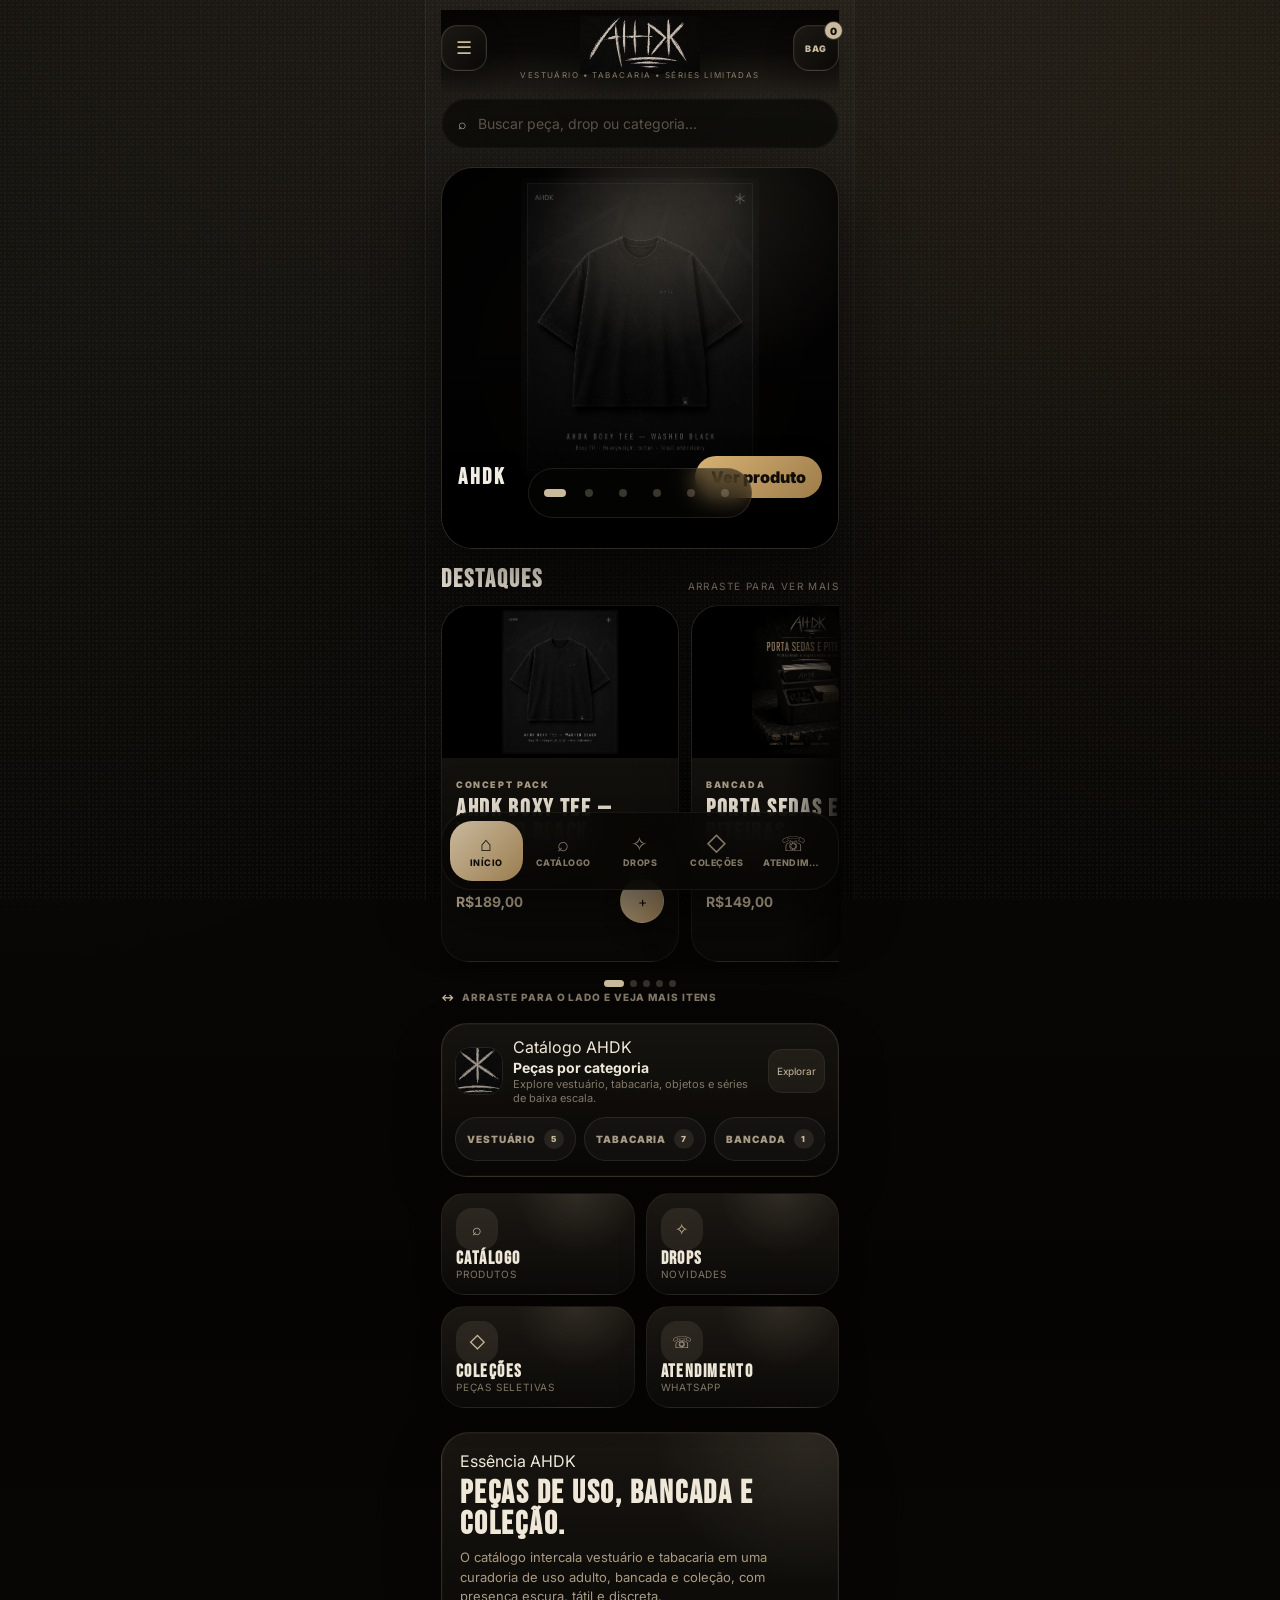
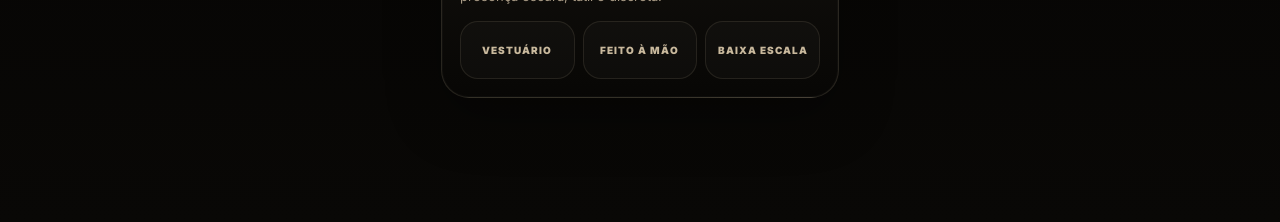
==== AHDK_v10_pack_curadoria/index.html @ 4f6fab9d "Add files via upload" ====
<!DOCTYPE html>
<html lang="pt-BR">
<head>
  <meta charset="UTF-8" />
  <meta name="viewport" content="width=device-width, initial-scale=1.0, viewport-fit=cover" />
  <title>AHDK — Concept Pack Interativo</title>

  <!-- Identidade tipográfica AHDK: títulos altos, espaçados e editoriais -->
  <link rel="preconnect" href="https://fonts.googleapis.com">
  <link rel="preconnect" href="https://fonts.gstatic.com" crossorigin>
  <link href="https://fonts.googleapis.com/css2?family=Bebas+Neue&family=Cormorant+Garamond:wght@400;600;700&family=Inter:wght@300;400;600;700;800&display=swap" rel="stylesheet">

  <link rel="stylesheet" href="style.css" />
  <script src="https://telegram.org/js/telegram-web-app.js"></script>
</head>
<body>
  <main class="app-shell">
    <header class="brand-header">
      <button class="header-menu" onclick="openCatalogHub(event)" aria-label="Abrir menu de categorias e coleções">
        <span>☰</span>
      </button>

      <div class="brand-copy">
        <h1 id="brandName">AHDK</h1>
        <img class="brand-logo-top" src="assets/ahdk_logo_header.jpg" alt="" aria-hidden="true" />
        <p id="profileLabel">Vestuário • tabacaria • séries limitadas</p>
      </div>

      <button class="header-cart" id="headerCartBtn" onclick="openCartDrawer()" aria-label="Abrir carrinho">
        <span>BAG</span><b id="cartCount">0</b>
      </button>
      <button class="profile-toggle" id="profileBtn" aria-label="Alternar perfil">✦</button>
    </header>

    <section id="app" class="app-content"></section>

    <nav class="bottom-nav" aria-label="Navegação principal" id="bottomNav">
      <button class="nav active" data-page="home"><i>⌂</i><span>Início</span></button>
      <button class="nav" data-page="produtos"><i>⌕</i><span>Catálogo</span></button>
      <button class="nav" data-page="avisos"><i>✧</i><span>Drops</span></button>
      <button class="nav" data-page="colecoes"><i>◇</i><span>Coleções</span></button>
      <button class="nav" data-page="equipe"><i>☏</i><span>Atendimento</span></button>
    </nav>
  </main>

  <div class="toast" id="toast"></div>
  <script src="app.js"></script>
</body>
</html>
---- AHDK_v10_pack_curadoria/style.css ----
/* =========================================================
   AHDK MINIAPP — IDENTIDADE FINAL
   Sistema visual completo para tabacaria premium.
   Paleta: preto, carvão, areia, bronze fosco e cinza quente.
   Tipografia: títulos condensados/letter-spaced + texto limpo.
   ========================================================= */

*,
*::before,
*::after {
  box-sizing: border-box;
}

:root {
  --ink: #050403;
  --black: #090806;
  --coal: #0f0d0a;
  --charcoal: #171512;
  --graphite: #211f1a;
  --panel: rgba(18, 16, 13, .92);
  --panel-strong: rgba(25, 23, 19, .98);
  --sand: #c9b99d;
  --sand-soft: #a99b85;
  --bone: #efe7d8;
  --smoke: #817767;
  --ash: #5c5449;
  --bronze: #9b7d4f;
  --olive: #a4a780;
  --danger: #b66d5f;
  --line: rgba(201, 185, 157, .22);
  --line-soft: rgba(255, 255, 255, .055);
  --shadow: 0 22px 60px rgba(0, 0, 0, .58);
  --radius-lg: 30px;
  --radius-md: 22px;
  --radius-sm: 16px;
}

html,
body {
  margin: 0;
  min-height: 100%;
  background: var(--ink);
  color: var(--bone);
  font-family: "Inter", -apple-system, BlinkMacSystemFont, "Segoe UI", Arial, sans-serif;
}

body {
  background:
    radial-gradient(circle at 50% -20%, rgba(201,185,157,.14), transparent 42%),
    radial-gradient(circle at 100% 10%, rgba(155,125,79,.12), transparent 35%),
    radial-gradient(circle at 0% 20%, rgba(164,167,128,.06), transparent 32%),
    linear-gradient(180deg, #0d0b08 0%, #050403 72%, #090806 100%);
  overflow-x: hidden;
}

body::before {
  content: "";
  position: fixed;
  inset: 0;
  pointer-events: none;
  opacity: .14;
  mix-blend-mode: screen;
  background-image:
    radial-gradient(circle at 20% 30%, rgba(255,255,255,.20) 0 1px, transparent 1px),
    radial-gradient(circle at 70% 60%, rgba(255,255,255,.12) 0 1px, transparent 1px);
  background-size: 4px 4px, 7px 7px;
  z-index: 0;
}

button,
input {
  font: inherit;
}

button {
  cursor: pointer;
}

.app-shell {
  width: 100%;
  max-width: 430px;
  min-height: 100vh;
  margin: 0 auto;
  padding: calc(18px + env(safe-area-inset-top)) 16px calc(108px + env(safe-area-inset-bottom));
  position: relative;
  z-index: 1;
}

.app-shell::before {
  content: "";
  position: fixed;
  inset: 0 auto 0 50%;
  width: min(430px, 100%);
  transform: translateX(-50%);
  border-left: 1px solid rgba(255,255,255,.045);
  border-right: 1px solid rgba(255,255,255,.045);
  pointer-events: none;
  background: linear-gradient(180deg, rgba(255,255,255,.018), rgba(0,0,0,.16));
}

.brand-header {
  display: flex;
  align-items: center;
  gap: 12px;
  padding: 8px 0 18px;
  position: sticky;
  top: 0;
  z-index: 30;
  background: linear-gradient(180deg, rgba(5,4,3,.96), rgba(5,4,3,.78), rgba(5,4,3,0));
  backdrop-filter: blur(18px);
}

.brand-mark {
  width: 58px;
  height: 58px;
  border: 1px solid var(--line);
  border-radius: 18px;
  overflow: hidden;
  background: #080705;
  box-shadow: inset 0 0 0 1px rgba(255,255,255,.035), 0 12px 30px rgba(0,0,0,.36);
}

.brand-mark img {
  width: 100%;
  height: 100%;
  object-fit: cover;
  display: block;
  filter: contrast(1.04) brightness(.92);
}

.brand-copy {
  min-width: 0;
}

.brand-copy h1 {
  margin: 0;
  font-family: "Bebas Neue", "Arial Narrow", sans-serif;
  font-size: 34px;
  line-height: .9;
  letter-spacing: .065em;
  color: var(--bone);
  text-transform: uppercase;
}

.brand-copy p {
  margin: 6px 0 0;
  color: var(--sand-soft);
  font-size: 11px;
  letter-spacing: .08em;
  text-transform: uppercase;
}

.profile-toggle {
  margin-left: auto;
  width: 48px;
  height: 48px;
  border: 1px solid var(--line);
  border-radius: 16px;
  color: var(--sand);
  background: linear-gradient(145deg, rgba(201,185,157,.13), rgba(8,7,5,.92));
  box-shadow: inset 0 0 0 1px rgba(255,255,255,.035);
  font-size: 20px;
}

.app-content {
  position: relative;
}

.page {
  animation: enter .24s ease;
}

@keyframes enter {
  from { opacity: .35; transform: translateY(10px); }
  to { opacity: 1; transform: none; }
}

/* Busca */
.search {
  display: flex;
  align-items: center;
  gap: 10px;
  margin: 4px 0 18px;
  padding: 15px 16px;
  border-radius: 999px;
  border: 1px solid var(--line-soft);
  background: rgba(12, 11, 9, .82);
  box-shadow: inset 0 0 0 1px rgba(255,255,255,.025);
}

.search span {
  color: var(--sand);
  font-size: 14px;
}

.search input {
  width: 100%;
  border: 0;
  outline: 0;
  background: transparent;
  color: var(--bone);
  font-size: 14px;
}

.search input::placeholder {
  color: var(--ash);
}

/* Hero editorial */
.hero {
  min-height: 268px;
  padding: 24px;
  border: 1px solid var(--line);
  border-radius: var(--radius-lg);
  overflow: hidden;
  position: relative;
  display: flex;
  flex-direction: column;
  justify-content: flex-end;
  background:
    linear-gradient(180deg, rgba(0,0,0,.10), rgba(0,0,0,.80)),
    url("assets/10_acessorios_e_embalagens_AHDK.jpg") center/cover;
  box-shadow: var(--shadow);
}

.hero::after {
  content: "";
  position: absolute;
  inset: 0;
  border-radius: inherit;
  background: radial-gradient(circle at 50% 18%, rgba(201,185,157,.15), transparent 32%);
  pointer-events: none;
}

.hero .badge,
.hero h2,
.hero p,
.hero-actions {
  position: relative;
  z-index: 1;
}

.badge {
  align-self: flex-start;
  display: inline-flex;
  align-items: center;
  gap: 7px;
  padding: 7px 13px;
  border-radius: 999px;
  border: 1px solid rgba(201,185,157,.34);
  color: var(--sand);
  background: rgba(8,7,5,.55);
  font-size: 10px;
  font-weight: 800;
  letter-spacing: .18em;
  text-transform: uppercase;
}

.hero h2 {
  margin: 18px 0 10px;
  max-width: 330px;
  font-family: "Bebas Neue", "Arial Narrow", sans-serif;
  font-size: 42px;
  line-height: .88;
  letter-spacing: .06em;
  text-transform: uppercase;
}

.hero p {
  margin: 0;
  color: var(--sand-soft);
  line-height: 1.52;
  font-size: 14px;
}

.hero-actions {
  display: flex;
  gap: 10px;
  margin-top: 20px;
}

.cta,
.ghost {
  border: 1px solid var(--line);
  border-radius: 999px;
  padding: 12px 16px;
  min-height: 44px;
  font-weight: 800;
  font-size: 12px;
  letter-spacing: .08em;
  text-transform: uppercase;
}

.cta {
  color: #0f0d0a;
  background: linear-gradient(135deg, var(--sand), var(--bronze));
}

.ghost {
  color: var(--bone);
  background: rgba(10,9,7,.65);
}

/* Mini cards */
.quick-grid {
  display: grid;
  grid-template-columns: repeat(3, 1fr);
  gap: 11px;
  margin: 16px 0 24px;
}

.quick {
  min-height: 118px;
  text-align: left;
  border: 1px solid var(--line-soft);
  border-radius: 24px;
  padding: 14px;
  color: var(--bone);
  background:
    radial-gradient(circle at 70% 0%, rgba(201,185,157,.12), transparent 36%),
    linear-gradient(180deg, rgba(28,25,20,.96), rgba(12,10,8,.94));
  display: flex;
  flex-direction: column;
  justify-content: space-between;
  box-shadow: 0 12px 28px rgba(0,0,0,.24);
}

.quick i {
  width: 42px;
  height: 42px;
  border-radius: 16px;
  display: grid;
  place-items: center;
  color: var(--sand);
  background: rgba(201,185,157,.11);
  font-style: normal;
}

.quick b {
  display: block;
  font-family: "Bebas Neue", "Arial Narrow", sans-serif;
  letter-spacing: .08em;
  font-size: 18px;
  line-height: 1;
  text-transform: uppercase;
}

.quick small {
  color: var(--smoke);
  font-size: 10px;
  text-transform: uppercase;
  letter-spacing: .08em;
}

.section {
  margin: 22px 0 11px;
  display: flex;
  align-items: end;
  justify-content: space-between;
}

.section h3 {
  margin: 0;
  font-family: "Bebas Neue", "Arial Narrow", sans-serif;
  font-size: 25px;
  letter-spacing: .08em;
  line-height: 1;
  text-transform: uppercase;
}

.section span {
  color: var(--smoke);
  font-size: 10px;
  letter-spacing: .14em;
  text-transform: uppercase;
}

/* KPI */
.kpis {
  display: grid;
  grid-template-columns: 1fr 1fr;
  gap: 11px;
}

.card {
  border: 1px solid var(--line-soft);
  border-radius: 24px;
  padding: 16px;
  background: linear-gradient(180deg, rgba(28,25,20,.95), rgba(10,9,7,.97));
  box-shadow: 0 16px 36px rgba(0,0,0,.24);
}

.card small {
  color: var(--smoke);
  font-size: 10px;
  letter-spacing: .13em;
  text-transform: uppercase;
}

.card strong {
  display: block;
  margin: 9px 0;
  color: var(--bone);
  font-size: 21px;
}

.up {
  color: var(--olive);
  font-size: 11px;
  font-weight: 800;
}

/* Cards list */
.stack {
  display: grid;
  gap: 10px;
}

.item {
  display: flex;
  align-items: center;
  gap: 12px;
  min-height: 76px;
  padding: 13px;
  border: 1px solid var(--line-soft);
  border-radius: 22px;
  background: linear-gradient(180deg, rgba(24,22,18,.95), rgba(10,9,7,.96));
  box-shadow: 0 14px 32px rgba(0,0,0,.25);
}

.thumb {
  width: 50px;
  height: 50px;
  flex: none;
  border-radius: 17px;
  display: grid;
  place-items: center;
  overflow: hidden;
  color: var(--sand);
  background: rgba(201,185,157,.10);
  font-size: 22px;
}

.thumb img {
  width: 100%;
  height: 100%;
  object-fit: cover;
  display: block;
  filter: saturate(.85) contrast(1.03);
}

.item h4 {
  margin: 0 0 4px;
  font-size: 14px;
  color: var(--bone);
}

.item p {
  margin: 0;
  color: var(--smoke);
  font-size: 12px;
}

.pill {
  margin-left: auto;
  border-radius: 999px;
  padding: 6px 9px;
  font-size: 9px;
  font-weight: 900;
  letter-spacing: .12em;
  text-transform: uppercase;
  color: var(--olive);
  background: rgba(164,167,128,.10);
  white-space: nowrap;
  border: 1px solid rgba(164,167,128,.12);
}

.pill.gold {
  color: var(--sand);
  background: rgba(201,185,157,.10);
  border-color: rgba(201,185,157,.16);
}

.pill.red {
  color: var(--danger);
  background: rgba(182,109,95,.10);
  border-color: rgba(182,109,95,.16);
}

.delete-btn,
.action-btn {
  border: 1px solid var(--line-soft);
  border-radius: 14px;
  padding: 6px 8px;
  color: var(--sand);
  background: rgba(201,185,157,.08);
  font-size: 10px;
}

/* Catálogo editorial */
.product-grid {
  display: grid;
  gap: 14px;
}

.product-card {
  position: relative;
  overflow: hidden;
  border: 1px solid var(--line-soft);
  border-radius: 28px;
  background: linear-gradient(180deg, rgba(28,25,20,.96), rgba(9,8,6,.98));
  box-shadow: var(--shadow);
}

.product-card .cover {
  height: 184px;
  overflow: hidden;
  background: var(--coal);
}

.product-card .cover img {
  width: 100%;
  height: 100%;
  object-fit: cover;
  filter: saturate(.86) contrast(1.04);
}

.product-card .product-body {
  padding: 16px;
}

.product-card .label {
  display: block;
  color: var(--sand-soft);
  font-size: 10px;
  letter-spacing: .18em;
  text-transform: uppercase;
  margin-bottom: 8px;
}

.product-card h4 {
  margin: 0;
  font-family: "Bebas Neue", "Arial Narrow", sans-serif;
  font-size: 28px;
  line-height: 1;
  letter-spacing: .07em;
  text-transform: uppercase;
}

.product-card p {
  margin: 8px 0 0;
  color: var(--smoke);
  font-size: 13px;
  line-height: 1.45;
}

.product-meta {
  display: flex;
  align-items: center;
  justify-content: space-between;
  margin-top: 14px;
}

.price {
  color: var(--sand);
  font-weight: 900;
  letter-spacing: .04em;
}

/* Menu gestão */
.menu {
  display: grid;
  gap: 10px;
}

.menu button {
  width: 100%;
  text-align: left;
  border: 1px solid var(--line-soft);
  border-radius: 23px;
  padding: 15px;
  color: var(--bone);
  background: linear-gradient(180deg, rgba(28,25,20,.95), rgba(10,9,7,.96));
  display: flex;
  gap: 12px;
  align-items: center;
}

.menu i {
  width: 46px;
  height: 46px;
  border-radius: 16px;
  display: grid;
  place-items: center;
  color: var(--sand);
  background: rgba(201,185,157,.09);
  font-style: normal;
}

.menu b {
  display: block;
  font-family: "Bebas Neue", "Arial Narrow", sans-serif;
  font-size: 21px;
  letter-spacing: .08em;
  text-transform: uppercase;
}

.menu small {
  color: var(--smoke);
}

.progress {
  height: 8px;
  border-radius: 99px;
  background: rgba(255,255,255,.07);
  overflow: hidden;
  margin-top: 10px;
}

.progress span {
  display: block;
  height: 100%;
  border-radius: 99px;
  background: linear-gradient(90deg, var(--bronze), var(--sand));
}

/* Navegação inferior */
.bottom-nav {
  position: fixed;
  left: 50%;
  bottom: calc(10px + env(safe-area-inset-bottom));
  transform: translateX(-50%);
  width: min(398px, calc(100% - 24px));
  height: 78px;
  display: grid;
  grid-template-columns: repeat(5, 1fr);
  gap: 4px;
  padding: 8px;
  border: 1px solid var(--line-soft);
  border-radius: 30px;
  background: rgba(8,7,5,.92);
  backdrop-filter: blur(18px);
  box-shadow: 0 22px 60px rgba(0,0,0,.6);
  z-index: 50;
}

.nav {
  border: 0;
  border-radius: 22px;
  background: transparent;
  color: var(--smoke);
  font-size: 20px;
  display: flex;
  flex-direction: column;
  align-items: center;
  justify-content: center;
  gap: 3px;
}

.nav span {
  font-size: 9px;
  font-weight: 800;
  letter-spacing: .06em;
  text-transform: uppercase;
}

.nav.active {
  background: linear-gradient(135deg, var(--sand), var(--bronze));
  color: #100e0b;
}

.toast {
  position: fixed;
  left: 50%;
  bottom: 102px;
  transform: translateX(-50%) translateY(12px);
  opacity: 0;
  transition: .2s;
  border: 1px solid var(--line);
  border-radius: 18px;
  padding: 11px 14px;
  max-width: 320px;
  text-align: center;
  background: #12100d;
  color: var(--bone);
  z-index: 80;
  box-shadow: var(--shadow);
}

.toast.show {
  opacity: 1;
  transform: translateX(-50%) translateY(0);
}

@media (min-width: 760px) {
  body {
    display: grid;
    place-items: start center;
  }

  .app-shell {
    min-height: 860px;
  }
}

/* =========================================================
   Interações premium — catálogo, modal e destaques
   ========================================================= */

body.modal-open {
  overflow: hidden;
}

.section.compact {
  margin-top: 18px;
}

.featured-block {
  margin: 18px 0 20px;
}

.featured-carousel {
  display: grid;
  grid-auto-flow: column;
  grid-auto-columns: minmax(238px, 74%);
  gap: 12px;
  overflow-x: auto;
  overscroll-behavior-x: contain;
  scroll-snap-type: x mandatory;
  padding: 2px 2px 10px;
  scrollbar-width: none;
}

.featured-carousel::-webkit-scrollbar {
  display: none;
}

.featured-card {
  scroll-snap-align: start;
  min-height: 204px;
  border: 1px solid var(--line-soft);
  border-radius: 28px;
  overflow: hidden;
  background: linear-gradient(180deg, rgba(28,25,20,.96), rgba(9,8,6,.98));
  box-shadow: 0 18px 48px rgba(0,0,0,.34);
  position: relative;
  cursor: pointer;
  transition: transform .22s ease, border-color .22s ease, box-shadow .22s ease;
}

.featured-card:active,
.featured-card:hover,
.featured-card:focus-visible {
  transform: translateY(-2px);
  border-color: rgba(201,185,157,.28);
  box-shadow: 0 24px 62px rgba(0,0,0,.48);
  outline: none;
}

.featured-image {
  height: 126px;
  overflow: hidden;
  background: var(--coal);
}

.featured-image img {
  width: 100%;
  height: 100%;
  object-fit: cover;
  display: block;
  filter: saturate(.84) contrast(1.04) brightness(.92);
  transition: transform .28s ease, filter .28s ease;
}

.featured-card:hover .featured-image img,
.featured-card:focus-visible .featured-image img,
.product-card:hover .cover img,
.product-card:focus-visible .cover img {
  transform: scale(1.045);
  filter: saturate(.92) contrast(1.07) brightness(1.02);
}

.featured-copy {
  padding: 14px;
}

.featured-copy span {
  display: inline-flex;
  margin-bottom: 7px;
  color: var(--sand-soft);
  font-size: 9px;
  font-weight: 900;
  letter-spacing: .18em;
  text-transform: uppercase;
}

.featured-copy h4 {
  margin: 0 0 8px;
  font-family: "Bebas Neue", "Arial Narrow", sans-serif;
  font-size: 24px;
  line-height: 1;
  letter-spacing: .07em;
  text-transform: uppercase;
}

.featured-copy strong {
  color: var(--sand);
  font-size: 14px;
}

.product-card {
  cursor: pointer;
  transition: transform .22s ease, border-color .22s ease, box-shadow .22s ease, background .22s ease;
}

.product-card:hover,
.product-card:focus-visible {
  transform: translateY(-3px);
  border-color: rgba(201,185,157,.30);
  box-shadow: 0 26px 72px rgba(0,0,0,.64);
  outline: none;
}

.product-card .cover {
  position: relative;
}

.product-card .cover img {
  display: block;
  transition: transform .30s ease, filter .30s ease;
}

.tap-hint {
  position: absolute;
  right: 12px;
  bottom: 12px;
  padding: 7px 9px;
  border: 1px solid rgba(201,185,157,.18);
  border-radius: 999px;
  color: var(--sand);
  background: rgba(8,7,5,.72);
  backdrop-filter: blur(12px);
  font-size: 9px;
  font-weight: 900;
  letter-spacing: .12em;
  text-transform: uppercase;
  opacity: .82;
}

.product-meta {
  gap: 10px;
}

.product-actions {
  margin-left: auto;
  display: flex;
  align-items: center;
  justify-content: flex-end;
  gap: 7px;
  flex-wrap: wrap;
}

.cart-btn {
  border: 1px solid rgba(201,185,157,.22);
  border-radius: 999px;
  min-height: 30px;
  padding: 7px 10px;
  color: #100e0b;
  background: linear-gradient(135deg, var(--sand), var(--bronze));
  font-size: 9px;
  font-weight: 900;
  letter-spacing: .10em;
  text-transform: uppercase;
  box-shadow: 0 10px 22px rgba(0,0,0,.28);
}

.product-modal-backdrop {
  position: fixed;
  inset: 0;
  z-index: 100;
  display: flex;
  align-items: flex-end;
  justify-content: center;
  padding: 18px 12px calc(18px + env(safe-area-inset-bottom));
  background: rgba(3,3,2,.72);
  backdrop-filter: blur(18px);
  animation: fadeIn .22s ease both;
}

.product-modal {
  width: min(100%, 430px);
  max-height: min(88vh, 780px);
  overflow: hidden auto;
  border: 1px solid rgba(201,185,157,.24);
  border-radius: 34px;
  background: linear-gradient(180deg, rgba(28,25,20,.98), rgba(7,6,5,.99));
  box-shadow: 0 30px 90px rgba(0,0,0,.78);
  position: relative;
  animation: sheetUp .28s cubic-bezier(.22, 1, .36, 1) both;
}

.modal-close {
  position: absolute;
  right: 14px;
  top: 14px;
  z-index: 2;
  width: 40px;
  height: 40px;
  border: 1px solid rgba(201,185,157,.26);
  border-radius: 50%;
  color: var(--bone);
  background: rgba(8,7,5,.76);
  backdrop-filter: blur(10px);
  font-size: 24px;
  line-height: 1;
}

.modal-image-wrap {
  position: relative;
  height: 292px;
  overflow: hidden;
  background: #070605;
}

.modal-image-wrap img {
  width: 100%;
  height: 100%;
  object-fit: contain;
  display: block;
  filter: saturate(.9) contrast(1.05) brightness(.98);
}

.modal-image-wrap::after {
  content: "";
  position: absolute;
  inset: 0;
  background: linear-gradient(180deg, transparent 52%, rgba(8,7,5,.86));
  pointer-events: none;
}

.modal-badge {
  position: absolute;
  left: 16px;
  bottom: 16px;
  z-index: 1;
  padding: 8px 11px;
  border: 1px solid rgba(201,185,157,.24);
  border-radius: 999px;
  color: var(--sand);
  background: rgba(8,7,5,.74);
  font-size: 9px;
  font-weight: 900;
  letter-spacing: .18em;
  text-transform: uppercase;
}

.modal-content {
  padding: 18px 18px 20px;
}

.modal-content h3 {
  margin: 8px 0 8px;
  font-family: "Bebas Neue", "Arial Narrow", sans-serif;
  font-size: 36px;
  line-height: .94;
  letter-spacing: .07em;
  text-transform: uppercase;
}

.modal-content p {
  margin: 0;
  color: var(--sand-soft);
  font-size: 14px;
  line-height: 1.58;
}

.modal-meta {
  margin: 16px 0;
  display: flex;
  align-items: center;
  justify-content: space-between;
  gap: 10px;
}

.modal-meta strong {
  color: var(--sand);
  font-size: 20px;
  letter-spacing: .04em;
}

.modal-cart,
.modal-ghost {
  width: 100%;
  min-height: 50px;
  border-radius: 999px;
  font-size: 11px;
  font-weight: 900;
  letter-spacing: .10em;
  text-transform: uppercase;
}

.modal-cart {
  border: 1px solid rgba(201,185,157,.28);
  color: #100e0b;
  background: linear-gradient(135deg, var(--sand), var(--bronze));
}

.modal-ghost {
  margin-top: 10px;
  border: 1px solid var(--line-soft);
  color: var(--bone);
  background: rgba(201,185,157,.08);
}

@keyframes fadeIn {
  from { opacity: 0; }
  to { opacity: 1; }
}

@keyframes sheetUp {
  from { opacity: .3; transform: translateY(24px) scale(.98); }
  to { opacity: 1; transform: translateY(0) scale(1); }
}

@media (max-width: 370px) {
  .product-meta {
    align-items: flex-start;
    flex-direction: column;
  }

  .product-actions {
    margin-left: 0;
    justify-content: flex-start;
  }

  .modal-image-wrap {
    height: 246px;
  }
}

/* =========================================================
   Refinamento 02 — carrossel hero, setas, carrinho e zoom
   ========================================================= */

button,
.product-card,
.featured-card,
.item,
.menu button {
  -webkit-tap-highlight-color: transparent;
}

button,
.cta,
.ghost,
.quick,
.nav,
.delete-btn,
.action-btn,
.cart-btn,
.modal-cart,
.modal-ghost,
.carousel-arrow,
.header-cart,
.mini-cart {
  transition: transform .18s ease, border-color .18s ease, background .18s ease, color .18s ease, box-shadow .18s ease, filter .18s ease;
}

button:hover,
button:focus-visible,
.cta:hover,
.cta:focus-visible,
.ghost:hover,
.ghost:focus-visible,
.quick:hover,
.quick:focus-visible,
.nav:hover,
.nav:focus-visible,
.delete-btn:hover,
.delete-btn:focus-visible,
.action-btn:hover,
.action-btn:focus-visible,
.cart-btn:hover,
.cart-btn:focus-visible,
.modal-cart:hover,
.modal-cart:focus-visible,
.modal-ghost:hover,
.modal-ghost:focus-visible,
.header-cart:hover,
.header-cart:focus-visible,
.mini-cart:hover,
.mini-cart:focus-visible {
  transform: translateY(-1px);
  border-color: rgba(201,185,157,.34);
  box-shadow: 0 12px 30px rgba(0,0,0,.34);
  outline: none;
}

button:active,
.cta:active,
.ghost:active,
.quick:active,
.nav:active,
.cart-btn:active,
.modal-cart:active,
.modal-ghost:active,
.header-cart:active,
.mini-cart:active {
  transform: translateY(0) scale(.985);
  filter: brightness(.96);
}

.header-cart {
  margin-left: auto;
  width: 48px;
  height: 48px;
  flex: none;
  border: 1px solid var(--line);
  border-radius: 16px;
  color: var(--sand);
  background: linear-gradient(145deg, rgba(201,185,157,.10), rgba(8,7,5,.92));
  box-shadow: inset 0 0 0 1px rgba(255,255,255,.035);
  position: relative;
  display: grid;
  place-items: center;
  font-size: 18px;
}

.profile-toggle {
  margin-left: 8px;
  flex: none;
}

.header-cart b {
  position: absolute;
  right: -5px;
  top: -5px;
  min-width: 19px;
  height: 19px;
  padding: 0 5px;
  border-radius: 999px;
  display: grid;
  place-items: center;
  color: #100e0b;
  background: var(--sand);
  border: 1px solid rgba(8,7,5,.72);
  font-size: 10px;
  font-weight: 900;
}

.header-cart.active {
  color: #102015;
  background: linear-gradient(135deg, #9fc88d, #5d8e5b);
  border-color: rgba(159,200,141,.55);
  box-shadow: 0 12px 32px rgba(80,140,85,.18), inset 0 0 0 1px rgba(255,255,255,.12);
}

.header-cart.active b {
  background: #dff4d6;
}

.hero-carousel {
  background: #070605;
  isolation: isolate;
}

.hero-media {
  position: absolute;
  inset: 0;
  z-index: 0;
  overflow: hidden;
}

.hero-media img {
  position: absolute;
  inset: 0;
  width: 100%;
  height: 100%;
  object-fit: cover;
  opacity: 0;
  transform: scale(1.04);
  filter: saturate(.76) contrast(1.05) brightness(.62);
  transition: opacity .36s ease, transform .52s ease, filter .36s ease;
}

.hero-media img.active {
  opacity: 1;
  transform: scale(1);
  filter: saturate(.84) contrast(1.08) brightness(.70);
}

.hero-carousel::before {
  content: "";
  position: absolute;
  inset: 0;
  z-index: 1;
  pointer-events: none;
  background:
    linear-gradient(180deg, rgba(0,0,0,.20), rgba(0,0,0,.86)),
    radial-gradient(circle at 80% 15%, rgba(201,185,157,.20), transparent 36%);
}

.hero-carousel::after {
  z-index: 2;
}

.hero-carousel .badge,
.hero-carousel h2,
.hero-carousel p,
.hero-carousel .hero-actions,
.hero-carousel-ui {
  position: relative;
  z-index: 3;
}

.hero-carousel-ui {
  margin-top: 18px;
  display: flex;
  align-items: center;
  gap: 10px;
}

.hero-carousel-ui > button,
.carousel-arrow {
  width: 38px;
  height: 38px;
  border-radius: 999px;
  border: 1px solid rgba(201,185,157,.28);
  color: var(--sand);
  background: rgba(8,7,5,.72);
  backdrop-filter: blur(14px);
  font-size: 23px;
  line-height: 1;
}

.hero-dots {
  display: flex;
  align-items: center;
  gap: 6px;
}

.hero-dots button {
  width: 8px;
  height: 8px;
  padding: 0;
  border-radius: 999px;
  border: 0;
  background: rgba(201,185,157,.28);
}

.hero-dots button.active {
  width: 22px;
  background: var(--sand);
}

.carousel-shell {
  position: relative;
}

.carousel-shell::after {
  content: "";
  position: absolute;
  right: -2px;
  top: 0;
  bottom: 10px;
  width: 58px;
  pointer-events: none;
  border-radius: 0 28px 28px 0;
  background: linear-gradient(90deg, transparent, rgba(5,4,3,.92));
}

.carousel-arrow {
  position: absolute;
  top: 50%;
  transform: translateY(-50%);
  z-index: 4;
  display: grid;
  place-items: center;
}

.carousel-arrow.left {
  left: -6px;
}

.carousel-arrow.right {
  right: -6px;
}

.carousel-arrow:hover,
.carousel-arrow:focus-visible {
  transform: translateY(-50%) scale(1.04);
}

.swipe-hint {
  margin-top: 4px;
  color: var(--smoke);
  font-size: 10px;
  font-weight: 800;
  letter-spacing: .09em;
  text-transform: uppercase;
  display: flex;
  align-items: center;
  gap: 7px;
}

.swipe-hint span {
  color: var(--sand);
  animation: swipePulse 1.25s ease-in-out infinite;
}

@keyframes swipePulse {
  0%, 100% { transform: translateX(0); opacity: .55; }
  50% { transform: translateX(5px); opacity: 1; }
}

.featured-row {
  display: flex;
  align-items: center;
  justify-content: space-between;
  gap: 10px;
}

.mini-cart {
  width: 34px;
  height: 34px;
  border-radius: 999px;
  border: 1px solid rgba(201,185,157,.24);
  color: #100e0b;
  background: linear-gradient(135deg, var(--sand), var(--bronze));
  display: grid;
  place-items: center;
  font-size: 14px;
  box-shadow: 0 10px 20px rgba(0,0,0,.24);
}

.cart-btn {
  display: inline-flex;
  align-items: center;
  gap: 6px;
}

.cart-btn em {
  font-style: normal;
}

.cart-btn.added,
.modal-cart.added,
.mini-cart.added,
.product-card.in-cart .cart-btn {
  color: #102015;
  background: linear-gradient(135deg, #dff4d6, #72a96c);
  border-color: rgba(159,200,141,.62);
  box-shadow: 0 12px 28px rgba(80,140,85,.18);
}

.product-card.in-cart {
  border-color: rgba(159,200,141,.30);
}

.product-card.in-cart::after {
  content: "✓";
  position: absolute;
  top: 12px;
  left: 12px;
  width: 30px;
  height: 30px;
  border-radius: 999px;
  display: grid;
  place-items: center;
  color: #102015;
  background: linear-gradient(135deg, #dff4d6, #72a96c);
  font-weight: 900;
  z-index: 2;
  box-shadow: 0 10px 22px rgba(0,0,0,.34);
}

.modal-image-wrap {
  width: 100%;
  padding: 0;
  border: 0;
  border-radius: 0;
  cursor: zoom-in;
  text-align: inherit;
}

.zoom-hint {
  position: absolute;
  right: 16px;
  bottom: 16px;
  z-index: 2;
  padding: 8px 11px;
  border: 1px solid rgba(201,185,157,.24);
  border-radius: 999px;
  color: var(--bone);
  background: rgba(8,7,5,.74);
  backdrop-filter: blur(12px);
  font-size: 9px;
  font-weight: 900;
  letter-spacing: .14em;
  text-transform: uppercase;
}

.image-zoom-backdrop,
.cart-backdrop {
  position: fixed;
  inset: 0;
  z-index: 130;
  display: flex;
  align-items: center;
  justify-content: center;
  padding: calc(18px + env(safe-area-inset-top)) 12px calc(18px + env(safe-area-inset-bottom));
  background: rgba(3,3,2,.84);
  backdrop-filter: blur(20px);
  animation: fadeIn .20s ease both;
}

.image-zoom {
  width: min(100%, 430px);
  max-height: 94vh;
  position: relative;
  display: grid;
  gap: 12px;
}

.image-zoom img {
  width: 100%;
  max-height: 72vh;
  object-fit: contain;
  border: 1px solid rgba(201,185,157,.20);
  border-radius: 28px;
  background: #050403;
  box-shadow: 0 26px 78px rgba(0,0,0,.76);
}

.zoom-close {
  right: 12px;
  top: 12px;
}

.image-zoom-caption {
  border: 1px solid rgba(201,185,157,.16);
  border-radius: 24px;
  padding: 13px;
  background: rgba(14,12,10,.92);
  display: grid;
  gap: 8px;
}

.image-zoom-caption span {
  color: var(--sand-soft);
  font-size: 9px;
  font-weight: 900;
  letter-spacing: .16em;
  text-transform: uppercase;
}

.image-zoom-caption strong {
  font-family: "Bebas Neue", "Arial Narrow", sans-serif;
  font-size: 28px;
  letter-spacing: .08em;
  line-height: 1;
  text-transform: uppercase;
}

.cart-backdrop {
  align-items: flex-end;
}

.cart-drawer {
  width: min(100%, 430px);
  max-height: min(86vh, 720px);
  overflow: hidden auto;
  position: relative;
  border: 1px solid rgba(201,185,157,.24);
  border-radius: 34px 34px 24px 24px;
  background: linear-gradient(180deg, rgba(28,25,20,.98), rgba(7,6,5,.99));
  box-shadow: 0 30px 90px rgba(0,0,0,.78);
  animation: sheetUp .28s cubic-bezier(.22, 1, .36, 1) both;
}

.cart-head {
  padding: 22px 18px 12px;
}

.cart-head h3 {
  margin: 8px 0 6px;
  font-family: "Bebas Neue", "Arial Narrow", sans-serif;
  font-size: 36px;
  letter-spacing: .08em;
  line-height: .94;
  text-transform: uppercase;
}

.cart-head p,
.empty-cart {
  margin: 0;
  color: var(--sand-soft);
  font-size: 13px;
  line-height: 1.5;
}

.cart-list {
  display: grid;
  gap: 10px;
  padding: 0 14px 14px;
}

.cart-item {
  display: grid;
  grid-template-columns: 62px 1fr 34px;
  align-items: center;
  gap: 11px;
  min-height: 76px;
  padding: 10px;
  border-radius: 22px;
  border: 1px solid var(--line-soft);
  background: rgba(10,9,7,.64);
}

.cart-item img {
  width: 62px;
  height: 58px;
  border-radius: 16px;
  object-fit: cover;
  background: var(--coal);
}

.cart-item span {
  display: block;
  color: var(--sand-soft);
  font-size: 8px;
  font-weight: 900;
  letter-spacing: .14em;
  text-transform: uppercase;
}

.cart-item strong {
  display: block;
  margin: 3px 0;
  color: var(--bone);
  font-size: 13px;
}

.cart-item small {
  color: var(--smoke);
  font-size: 12px;
}

.cart-item button {
  width: 34px;
  height: 34px;
  border-radius: 999px;
  border: 1px solid rgba(201,185,157,.24);
  color: var(--sand);
  background: rgba(201,185,157,.08);
  font-size: 20px;
}

.cart-actions {
  padding: 2px 14px 18px;
}

.empty-cart {
  padding: 18px;
  border: 1px dashed rgba(201,185,157,.22);
  border-radius: 22px;
  text-align: center;
}

@media (max-width: 370px) {
  .brand-mark {
    width: 50px;
    height: 50px;
  }

  .brand-copy h1 {
    font-size: 28px;
  }

  .header-cart,
  .profile-toggle {
    width: 43px;
    height: 43px;
    border-radius: 14px;
  }

  .carousel-arrow.left { left: -2px; }
  .carousel-arrow.right { right: -2px; }

  .cart-btn em {
    display: none;
  }
}

/* =========================================================
   Rodada final — sessões, dashboards e comandos funcionais
   ========================================================= */

.session-panel {
  margin: 0 0 18px;
  padding: 14px;
  border: 1px solid rgba(201,185,157,.18);
  border-radius: 24px;
  background: linear-gradient(135deg, rgba(201,185,157,.08), rgba(8,7,5,.82));
  display: grid;
  grid-template-columns: 1fr;
  gap: 12px;
  box-shadow: inset 0 0 0 1px rgba(255,255,255,.025), 0 16px 38px rgba(0,0,0,.28);
}

.session-panel strong {
  display: block;
  margin: 5px 0 4px;
  font-family: "Bebas Neue", "Arial Narrow", sans-serif;
  font-size: 25px;
  letter-spacing: .08em;
  text-transform: uppercase;
}

.session-panel small {
  color: var(--smoke);
  line-height: 1.45;
}

.session-actions {
  display: grid;
  grid-template-columns: repeat(3, 1fr);
  gap: 8px;
}

.session-actions button {
  min-height: 38px;
  border: 1px solid var(--line-soft);
  border-radius: 999px;
  color: var(--sand-soft);
  background: rgba(255,255,255,.035);
  font-size: 10px;
  font-weight: 900;
  letter-spacing: .12em;
  text-transform: uppercase;
  transition: transform .18s ease, border-color .18s ease, background .18s ease, color .18s ease;
}

.session-actions button:hover,
.session-actions button:focus-visible {
  transform: translateY(-1px);
  border-color: rgba(201,185,157,.34);
  color: var(--bone);
  outline: none;
}

.session-actions button.active {
  color: #100e0b;
  border-color: rgba(201,185,157,.42);
  background: linear-gradient(135deg, var(--sand), var(--bronze));
}

.access-card {
  border: 1px solid rgba(201,185,157,.18);
  border-radius: 28px;
  padding: 18px;
  background: linear-gradient(180deg, rgba(28,25,20,.96), rgba(8,7,5,.98));
  box-shadow: 0 22px 56px rgba(0,0,0,.42);
}

.access-card h3 {
  margin: 8px 0;
  font-family: "Bebas Neue", "Arial Narrow", sans-serif;
  font-size: 32px;
  line-height: 1;
  letter-spacing: .07em;
  text-transform: uppercase;
}

.access-card p,
.dashboard-card p {
  color: var(--sand-soft);
  font-size: 13px;
  line-height: 1.55;
}

.dashboard-grid {
  display: grid;
  grid-template-columns: repeat(3, 1fr);
  gap: 10px;
}

.mini-report {
  min-height: 110px;
  border: 1px solid var(--line-soft);
  border-radius: 22px;
  padding: 14px 10px;
  background: linear-gradient(180deg, rgba(28,25,20,.88), rgba(10,9,7,.96));
  display: flex;
  flex-direction: column;
  justify-content: space-between;
  box-shadow: inset 0 0 0 1px rgba(255,255,255,.025);
}

.mini-report span {
  font-size: 20px;
}

.mini-report b {
  color: var(--sand);
  font-size: 25px;
}

.mini-report small {
  color: var(--smoke);
  font-size: 10px;
  font-weight: 800;
  letter-spacing: .04em;
  text-transform: uppercase;
}

.quick,
.menu button,
.action-btn,
.delete-btn,
.cart-btn,
.mini-cart,
.modal-cart,
.modal-ghost,
.cta,
.ghost,
.profile-toggle,
.header-cart,
.carousel-arrow,
.hero-carousel-ui > button {
  -webkit-tap-highlight-color: transparent;
  transition: transform .18s ease, filter .18s ease, border-color .18s ease, background .18s ease, color .18s ease, box-shadow .18s ease;
}

.quick:hover,
.quick:focus-visible,
.menu button:hover,
.menu button:focus-visible,
.cta:hover,
.cta:focus-visible,
.ghost:hover,
.ghost:focus-visible,
.modal-cart:hover,
.modal-cart:focus-visible,
.modal-ghost:hover,
.modal-ghost:focus-visible,
.action-btn:hover,
.action-btn:focus-visible,
.delete-btn:hover,
.delete-btn:focus-visible {
  transform: translateY(-2px);
  filter: brightness(1.08);
  border-color: rgba(201,185,157,.34);
  outline: none;
}

.cart-btn.added,
.mini-cart.added,
.modal-cart.added {
  color: #071006;
  border-color: rgba(134, 190, 121, .55);
  background: linear-gradient(135deg, #b9d7a7, #6d8f5c);
  box-shadow: 0 0 0 1px rgba(185,215,167,.14), 0 14px 30px rgba(62,110,55,.22);
}

.product-card.in-cart {
  border-color: rgba(134, 190, 121, .30);
  box-shadow: 0 24px 70px rgba(62,110,55,.10), 0 26px 72px rgba(0,0,0,.54);
}

@media (min-width: 390px) {
  .session-panel {
    grid-template-columns: 1fr auto;
    align-items: center;
  }

  .session-actions {
    width: 168px;
  }
}

@media (max-width: 370px) {
  .dashboard-grid {
    grid-template-columns: 1fr;
  }
}

/* =========================================================
   Refinamento — cards interativos e painéis de detalhe
   ========================================================= */
.card,
.mini-report,
.item {
  position: relative;
}

button.card,
button.mini-report {
  width: 100%;
  text-align: left;
  color: inherit;
  font: inherit;
  border-color: var(--line-soft);
}

.interactive-card,
.interactive-report,
.interactive-item {
  cursor: pointer;
  -webkit-tap-highlight-color: transparent;
  transition: transform .18s ease, filter .18s ease, border-color .18s ease, box-shadow .18s ease, background .18s ease;
}

.interactive-card:hover,
.interactive-card:focus-visible,
.interactive-report:hover,
.interactive-report:focus-visible,
.interactive-item:hover,
.interactive-item:focus-visible {
  transform: translateY(-2px);
  filter: brightness(1.06);
  border-color: rgba(201,185,157,.30);
  box-shadow: 0 22px 54px rgba(0,0,0,.42), 0 0 0 1px rgba(201,185,157,.08) inset;
  outline: none;
}

.interactive-card:active,
.interactive-report:active,
.interactive-item:active {
  transform: translateY(0) scale(.99);
}

.card-more,
.item-more {
  display: inline-flex;
  align-items: center;
  justify-content: center;
  border-radius: 999px;
  font-style: normal;
  font-size: 8px;
  font-weight: 900;
  letter-spacing: .14em;
  text-transform: uppercase;
  color: var(--sand);
  background: rgba(201,185,157,.08);
  border: 1px solid rgba(201,185,157,.16);
}

.card-more {
  margin-top: 4px;
  padding: 5px 8px;
}

.item-more {
  margin-left: 2px;
  padding: 5px 7px;
}

.interactive-card::after,
.interactive-item::after,
.interactive-report::after {
  content: "›";
  position: absolute;
  right: 14px;
  top: 12px;
  color: rgba(201,185,157,.45);
  font-size: 18px;
  line-height: 1;
  pointer-events: none;
}

.interactive-item::after {
  top: 50%;
  transform: translateY(-50%);
}

.interactive-item {
  padding-right: 42px;
}

.interactive-item .pill {
  margin-left: auto;
}

.wide-card {
  display: block;
  margin: 0;
}

.detail-backdrop {
  position: fixed;
  inset: 0;
  z-index: 60;
  display: flex;
  align-items: flex-end;
  justify-content: center;
  padding: 14px;
  background: rgba(0,0,0,.66);
  backdrop-filter: blur(14px);
  -webkit-backdrop-filter: blur(14px);
  animation: fadeIn .18s ease both;
}

.detail-modal {
  width: min(100%, 430px);
  max-height: min(86vh, 720px);
  overflow: hidden auto;
  position: relative;
  border: 1px solid rgba(201,185,157,.24);
  border-radius: 34px 34px 24px 24px;
  background:
    radial-gradient(circle at 18% 0%, rgba(201,185,157,.10), transparent 35%),
    linear-gradient(180deg, rgba(28,25,20,.99), rgba(7,6,5,.99));
  box-shadow: 0 30px 90px rgba(0,0,0,.78);
  animation: sheetUp .28s cubic-bezier(.22, 1, .36, 1) both;
}

.detail-head {
  padding: 22px 18px 12px;
}

.detail-head h3 {
  margin: 8px 0 7px;
  font-family: "Bebas Neue", "Arial Narrow", sans-serif;
  font-size: 36px;
  letter-spacing: .08em;
  line-height: .95;
  text-transform: uppercase;
  color: var(--bone);
}

.detail-head p {
  margin: 0;
  color: var(--sand-soft);
  font-size: 13px;
  line-height: 1.55;
}

.detail-grid {
  display: grid;
  grid-template-columns: repeat(3, 1fr);
  gap: 9px;
  padding: 0 14px 14px;
}

.detail-grid article {
  min-height: 92px;
  padding: 12px 10px;
  border-radius: 20px;
  border: 1px solid rgba(201,185,157,.12);
  background: rgba(10,9,7,.58);
  display: flex;
  flex-direction: column;
  justify-content: space-between;
}

.detail-grid small,
.detail-grid span {
  color: var(--smoke);
  font-size: 8px;
  font-weight: 900;
  letter-spacing: .12em;
  text-transform: uppercase;
}

.detail-grid strong {
  color: var(--bone);
  font-size: 16px;
  line-height: 1.15;
}

.detail-list {
  display: grid;
  gap: 8px;
  padding: 0 14px 14px;
}

.detail-list div {
  border: 1px solid rgba(201,185,157,.10);
  border-radius: 18px;
  background: rgba(255,255,255,.025);
  padding: 11px 12px;
}

.detail-list b {
  display: block;
  color: var(--bone);
  font-size: 13px;
  margin-bottom: 4px;
}

.detail-list small {
  display: block;
  color: var(--sand-soft);
  font-size: 12px;
  line-height: 1.45;
}

.detail-actions {
  display: grid;
  gap: 9px;
  padding: 2px 14px 18px;
}

.detail-actions .modal-cart,
.detail-actions .modal-ghost {
  width: 100%;
}

@media (max-width: 370px) {
  .detail-grid {
    grid-template-columns: 1fr;
  }

  .item-more {
    display: none;
  }
}


/* =========================================================
   V04 — lapidação de sessão, vitrine, operação e gestão
   ========================================================= */
.brand-mark,
.profile-toggle {
  display: none !important;
}

.brand-header {
  gap: 0;
}

.brand-copy h1 {
  font-size: 38px;
  letter-spacing: .08em;
}

.brand-copy p {
  letter-spacing: .13em;
  color: var(--sand-soft);
}

.header-cart {
  margin-left: auto;
}

.hero-carousel {
  min-height: 356px;
  padding: 0;
  justify-content: flex-end;
  cursor: pointer;
}

.hero-media img {
  object-fit: contain;
  object-position: center 34%;
  padding: 18px 18px 128px;
  filter: saturate(.92) contrast(1.03) brightness(.86);
  transform: scale(.98);
}

.hero-media img.active {
  filter: saturate(.98) contrast(1.06) brightness(.95);
  transform: scale(1);
}

.hero-carousel::before {
  background:
    linear-gradient(180deg, rgba(0,0,0,.04) 0%, rgba(0,0,0,.08) 42%, rgba(0,0,0,.82) 100%),
    radial-gradient(circle at 70% 10%, rgba(201,185,157,.13), transparent 38%);
}

.hero-product-copy {
  position: relative;
  z-index: 3;
  padding: 190px 18px 10px;
  width: 100%;
}

.hero-product-copy .badge {
  display: inline-flex;
  margin-bottom: 8px;
  background: rgba(8,7,5,.60);
  backdrop-filter: blur(14px);
}

.hero-product-copy h2 {
  margin: 0;
  font-family: "Bebas Neue", "Arial Narrow", sans-serif;
  font-size: 34px;
  line-height: .92;
  letter-spacing: .075em;
  text-transform: uppercase;
  color: var(--bone);
  text-shadow: 0 10px 28px rgba(0,0,0,.62);
}

.hero-product-copy p {
  max-width: 300px;
  margin: 7px 0 10px;
  color: var(--sand-soft);
  font-size: 12px;
  line-height: 1.45;
}

.hero-product-row {
  display: flex;
  align-items: center;
  justify-content: space-between;
  gap: 12px;
}

.hero-product-row strong {
  color: var(--sand);
  font-size: 15px;
}

.hero-carousel-ui.dots-only {
  position: relative;
  z-index: 3;
  justify-content: center;
  margin: 4px 0 14px;
}

.hero-carousel-ui.dots-only .hero-dots {
  padding: 8px 10px;
  border: 1px solid rgba(201,185,157,.14);
  border-radius: 999px;
  background: rgba(8,7,5,.46);
  backdrop-filter: blur(12px);
}

.hero-carousel-ui.dots-only > button,
.clean-carousel .carousel-arrow {
  display: none !important;
}

.featured-dots {
  display: flex;
  justify-content: center;
  gap: 6px;
  margin: 8px 0 4px;
}

.featured-dots span {
  width: 7px;
  height: 7px;
  border-radius: 999px;
  background: rgba(201,185,157,.24);
}

.featured-dots span.active {
  width: 20px;
  background: var(--sand);
}

.catalog-tabs {
  display: flex;
  gap: 8px;
  overflow-x: auto;
  padding: 2px 0 14px;
  margin-top: -4px;
  scrollbar-width: none;
}

.catalog-tabs::-webkit-scrollbar {
  display: none;
}

.catalog-tabs button {
  flex: 0 0 auto;
  min-height: 34px;
  padding: 0 13px;
  border: 1px solid rgba(201,185,157,.16);
  border-radius: 999px;
  color: var(--sand-soft);
  background: rgba(255,255,255,.035);
  font-size: 10px;
  font-weight: 900;
  letter-spacing: .12em;
  text-transform: uppercase;
  transition: transform .18s ease, border-color .18s ease, background .18s ease, color .18s ease;
}

.catalog-tabs button:hover,
.catalog-tabs button:focus-visible {
  transform: translateY(-1px);
  border-color: rgba(201,185,157,.36);
  color: var(--bone);
  outline: none;
}

.catalog-tabs button.active {
  color: #100e0b;
  border-color: rgba(201,185,157,.48);
  background: linear-gradient(135deg, var(--sand), var(--bronze));
}

.low-stock-card,
.low-stock-item {
  border-color: rgba(182,109,95,.48) !important;
  box-shadow: 0 24px 70px rgba(182,109,95,.08), 0 0 0 1px rgba(182,109,95,.08) inset !important;
}

.low-stock-card::before,
.low-stock-item::before {
  content: "ESTOQUE BAIXO";
  position: absolute;
  z-index: 3;
  top: 12px;
  right: 12px;
  padding: 5px 8px;
  border-radius: 999px;
  color: #1b0806;
  background: linear-gradient(135deg, #e0a193, var(--danger));
  font-size: 7px;
  font-weight: 950;
  letter-spacing: .14em;
  text-transform: uppercase;
}

.stock-check-grid {
  display: grid;
  grid-template-columns: repeat(2, 1fr);
  gap: 10px;
}

.stock-check-card {
  min-height: 150px;
  padding: 10px;
  border: 1px solid rgba(201,185,157,.14);
  border-radius: 24px;
  color: var(--bone);
  background: linear-gradient(180deg, rgba(28,25,20,.84), rgba(9,8,6,.96));
  display: grid;
  grid-template-rows: 92px auto auto;
  gap: 7px;
  text-align: left;
  transition: transform .18s ease, border-color .18s ease, box-shadow .18s ease, filter .18s ease;
}

.stock-check-card img {
  width: 100%;
  height: 92px;
  object-fit: cover;
  border-radius: 18px;
  background: var(--coal);
}

.stock-check-card span {
  font-size: 12px;
  font-weight: 900;
  line-height: 1.15;
}

.stock-check-card small {
  color: var(--smoke);
  font-size: 9px;
  font-weight: 900;
  letter-spacing: .1em;
  text-transform: uppercase;
}

.stock-check-card:hover,
.stock-check-card:focus-visible {
  transform: translateY(-2px);
  filter: brightness(1.07);
  border-color: rgba(201,185,157,.34);
  outline: none;
}

.stock-check-card.low {
  border-color: rgba(182,109,95,.46);
}

.stock-check-card.checked {
  border-color: rgba(134,190,121,.58);
  background: linear-gradient(180deg, rgba(39,62,35,.72), rgba(8,18,8,.96));
  box-shadow: 0 18px 42px rgba(62,110,55,.18), inset 0 0 0 1px rgba(185,215,167,.08);
}

.stock-check-card.checked small {
  color: #b9d7a7;
}

.order-card {
  position: relative;
  padding: 14px;
  border: 1px solid rgba(201,185,157,.14);
  border-radius: 26px;
  color: inherit;
  background: linear-gradient(180deg, rgba(28,25,20,.88), rgba(8,7,5,.96));
  box-shadow: inset 0 0 0 1px rgba(255,255,255,.025);
}

.order-card.ready {
  border-color: rgba(134,190,121,.40);
}

.order-head {
  display: flex;
  align-items: flex-start;
  justify-content: space-between;
  gap: 12px;
  margin-bottom: 10px;
}

.order-head h4 {
  margin: 5px 0 3px;
  color: var(--bone);
  font-size: 15px;
}

.order-head p {
  margin: 0;
  color: var(--smoke);
  font-size: 12px;
}

.order-mini-items {
  display: grid;
  gap: 8px;
}

.order-item-pill {
  width: 100%;
  display: grid;
  grid-template-columns: 42px 1fr auto;
  align-items: center;
  gap: 10px;
  min-height: 52px;
  padding: 6px 8px;
  border: 1px solid rgba(201,185,157,.10);
  border-radius: 18px;
  color: var(--bone);
  background: rgba(255,255,255,.025);
  text-align: left;
}

.order-item-pill img {
  width: 42px;
  height: 40px;
  border-radius: 12px;
  object-fit: cover;
}

.order-item-pill b {
  font-size: 12px;
}

.order-item-pill small {
  color: var(--sand);
  font-size: 11px;
  font-weight: 900;
}

.order-item-pill.checked {
  border-color: rgba(134,190,121,.48);
  background: rgba(76,120,64,.22);
}

.order-progress {
  height: 5px;
  margin-top: 12px;
  border-radius: 999px;
  background: rgba(255,255,255,.06);
  overflow: hidden;
}

.order-progress span {
  display: block;
  height: 100%;
  background: linear-gradient(90deg, #b9d7a7, #6d8f5c);
}

.support-card .thumb {
  background: linear-gradient(135deg, rgba(201,185,157,.16), rgba(8,7,5,.86));
}

.finance-balance {
  margin-top: 14px;
}

.finance-list .item,
.finance-movement {
  padding-right: 14px;
}

.finance-movement.movement-in {
  border-color: rgba(201,185,157,.16);
}

.finance-movement.movement-out {
  border-color: rgba(182,109,95,.22);
}

@media (max-width: 370px) {
  .hero-carousel { min-height: 330px; }
  .hero-product-copy { padding-top: 172px; }
  .stock-check-grid { grid-template-columns: 1fr; }
}

/* =========================================================
   V05 — header com logo real, central do catálogo e novos assets
   ========================================================= */
.app-shell {
  padding-top: calc(10px + env(safe-area-inset-top));
}

.brand-header {
  display: grid !important;
  grid-template-columns: 48px 1fr 48px;
  align-items: center;
  gap: 8px !important;
  padding: 6px 0 14px !important;
  margin-bottom: 2px;
}

.brand-copy {
  min-width: 0;
  display: grid;
  justify-items: center;
  gap: 2px;
}

.brand-copy h1 {
  position: absolute;
  width: 1px;
  height: 1px;
  overflow: hidden;
  clip: rect(0 0 0 0);
  white-space: nowrap;
}

.brand-logo-top {
  display: block;
  width: min(178px, 48vw);
  height: 58px;
  object-fit: contain;
  filter: brightness(1.08) contrast(1.06) drop-shadow(0 8px 22px rgba(0,0,0,.48));
  mix-blend-mode: screen;
}

.brand-copy p {
  margin: -6px 0 0 !important;
  font-size: 8px !important;
  letter-spacing: .18em !important;
  color: rgba(201,185,157,.64) !important;
}

.header-menu,
.header-cart {
  width: 46px !important;
  height: 46px !important;
  display: inline-grid;
  place-items: center;
  border: 1px solid rgba(201,185,157,.20);
  border-radius: 16px;
  color: var(--sand);
  background: linear-gradient(145deg, rgba(201,185,157,.10), rgba(8,7,5,.88));
  box-shadow: inset 0 0 0 1px rgba(255,255,255,.035), 0 10px 28px rgba(0,0,0,.28);
  transition: transform .18s ease, border-color .18s ease, background .18s ease, filter .18s ease;
}

.header-menu:hover,
.header-menu:focus-visible,
.header-cart:hover,
.header-cart:focus-visible {
  transform: translateY(-1px);
  border-color: rgba(201,185,157,.42);
  filter: brightness(1.1);
  outline: none;
}

.header-menu span {
  font-size: 18px;
  transform: translateY(-1px);
}

.header-cart {
  margin-left: 0 !important;
  justify-self: end;
  position: relative;
}

.header-cart b {
  position: absolute;
  right: -5px;
  top: -5px;
}

/* Hero: produto primeiro, informação depois */
.hero-carousel {
  min-height: 382px !important;
  border-radius: 32px;
}

.hero-media img {
  object-fit: contain !important;
  object-position: center 38% !important;
  padding: 12px 8px 112px !important;
  filter: saturate(.96) contrast(1.06) brightness(.92) !important;
}

.hero-product-copy {
  margin: 0 12px 8px;
  padding: 12px 14px 10px !important;
  border: 1px solid rgba(201,185,157,.14);
  border-radius: 22px;
  background: linear-gradient(180deg, rgba(10,8,6,.62), rgba(5,4,3,.88));
  backdrop-filter: blur(14px);
  box-shadow: 0 20px 50px rgba(0,0,0,.32);
}

.hero-product-copy .badge {
  padding: 5px 9px;
  font-size: 7px;
  letter-spacing: .16em;
}

.hero-product-copy h2 {
  margin-top: 7px !important;
  font-size: 27px !important;
  line-height: .95 !important;
  letter-spacing: .055em !important;
}

.hero-product-copy p {
  max-width: none !important;
  margin: 5px 0 8px !important;
  font-size: 11px !important;
  line-height: 1.38 !important;
  display: -webkit-box;
  -webkit-line-clamp: 2;
  -webkit-box-orient: vertical;
  overflow: hidden;
}

.hero-carousel-ui.dots-only {
  margin: 0 0 12px !important;
}

/* Central do catálogo */
.catalog-overview {
  margin: 14px 0 14px;
  padding: 13px;
  border: 1px solid rgba(201,185,157,.16);
  border-radius: 26px;
  background: linear-gradient(180deg, rgba(28,25,20,.72), rgba(8,7,5,.90));
  box-shadow: inset 0 0 0 1px rgba(255,255,255,.025), 0 18px 50px rgba(0,0,0,.22);
}

.catalog-overview.compact {
  margin-top: 0;
}

.catalog-overview-head {
  display: grid;
  grid-template-columns: 48px 1fr auto;
  align-items: center;
  gap: 10px;
}

.catalog-overview-head img {
  width: 48px;
  height: 48px;
  border-radius: 15px;
  object-fit: cover;
  border: 1px solid rgba(201,185,157,.12);
  opacity: .88;
}

.catalog-overview h4 {
  margin: 3px 0 2px;
  color: var(--bone);
  font-size: 14px;
  line-height: 1.08;
}

.catalog-overview p {
  margin: 0;
  color: var(--smoke);
  font-size: 11px;
  line-height: 1.28;
}

.catalog-category-chips {
  display: flex;
  gap: 8px;
  overflow-x: auto;
  margin-top: 12px;
  padding-bottom: 2px;
  scrollbar-width: none;
}

.catalog-category-chips::-webkit-scrollbar { display: none; }

.catalog-category-chips button {
  flex: 0 0 auto;
  display: inline-flex;
  align-items: center;
  gap: 8px;
  min-height: 34px;
  padding: 0 11px;
  border: 1px solid rgba(201,185,157,.12);
  border-radius: 999px;
  color: var(--sand-soft);
  background: rgba(255,255,255,.035);
  font-size: 10px;
  font-weight: 900;
  letter-spacing: .09em;
  text-transform: uppercase;
}

.catalog-category-chips small {
  min-width: 20px;
  height: 20px;
  display: inline-grid;
  place-items: center;
  border-radius: 999px;
  background: rgba(201,185,157,.12);
  color: var(--sand);
}

.catalog-hub-backdrop {
  position: fixed;
  inset: 0;
  z-index: 100;
  padding: calc(18px + env(safe-area-inset-top)) 14px calc(18px + env(safe-area-inset-bottom));
  display: flex;
  align-items: flex-end;
  justify-content: center;
  background: rgba(0,0,0,.62);
  backdrop-filter: blur(16px);
  animation: fadeIn .18s ease;
}

.catalog-hub {
  width: min(430px, 100%);
  max-height: 88vh;
  overflow: auto;
  position: relative;
  padding: 18px;
  border: 1px solid rgba(201,185,157,.22);
  border-radius: 30px;
  background: linear-gradient(180deg, rgba(25,23,19,.98), rgba(7,6,5,.99));
  box-shadow: 0 28px 80px rgba(0,0,0,.72);
}

.catalog-hub-head {
  padding-right: 38px;
}

.catalog-hub-head img {
  width: 126px;
  height: 48px;
  object-fit: contain;
  display: block;
  margin: 0 0 8px;
  filter: brightness(1.08) contrast(1.06);
  mix-blend-mode: screen;
}

.catalog-hub-head h3 {
  margin: 5px 0 5px;
  font-family: "Bebas Neue", "Arial Narrow", sans-serif;
  font-size: 31px;
  letter-spacing: .06em;
  line-height: .95;
  text-transform: uppercase;
}

.catalog-hub-head p {
  margin: 0;
  color: var(--sand-soft);
  font-size: 12px;
  line-height: 1.45;
}

.catalog-hub-grid {
  display: grid;
  grid-template-columns: repeat(2, minmax(0, 1fr));
  gap: 9px;
  margin: 16px 0 14px;
}

.catalog-hub-grid button {
  min-height: 72px;
  padding: 12px;
  border: 1px solid rgba(201,185,157,.14);
  border-radius: 20px;
  color: var(--bone);
  background: linear-gradient(180deg, rgba(35,31,25,.72), rgba(11,9,7,.92));
  text-align: left;
  transition: transform .18s ease, border-color .18s ease, background .18s ease;
}

.catalog-hub-grid button:hover,
.catalog-hub-grid button:focus-visible {
  transform: translateY(-2px);
  border-color: rgba(201,185,157,.38);
  outline: none;
}

.catalog-hub-grid button.active {
  border-color: rgba(201,185,157,.48);
  background: linear-gradient(135deg, rgba(201,185,157,.20), rgba(155,125,79,.10));
}

.catalog-hub-grid b {
  display: block;
  font-size: 12px;
  letter-spacing: .08em;
  text-transform: uppercase;
}

.catalog-hub-grid small {
  display: block;
  margin-top: 5px;
  color: var(--smoke);
  font-size: 10px;
}

.hub-list {
  margin-top: 0;
}

@media (max-width: 370px) {
  .brand-logo-top { width: 142px; height: 50px; }
  .brand-header { grid-template-columns: 42px 1fr 42px; }
  .header-menu,
  .header-cart { width: 42px !important; height: 42px !important; }
  .hero-carousel { min-height: 350px !important; }
  .hero-media img { padding-bottom: 108px !important; }
  .catalog-overview-head { grid-template-columns: 42px 1fr; }
  .catalog-overview-head .action-btn { grid-column: 1 / -1; width: 100%; }
}


/* =========================================================
   PATCH UX — preserva layout AHDK e corrige navegação
   ========================================================= */
.session-strip {
  display: flex;
  align-items: center;
  justify-content: space-between;
  gap: 10px;
  padding: 9px 10px;
  margin: 6px 0 12px;
  border: 1px solid rgba(200, 167, 104, .14);
  border-radius: 18px;
  background: rgba(0,0,0,.28);
}
.session-strip span {
  font-size: .64rem;
  letter-spacing: .18em;
  text-transform: uppercase;
  color: var(--muted);
}
.session-strip div {
  display: flex;
  gap: 6px;
}
.session-strip button {
  border: 1px solid rgba(200, 167, 104, .18);
  background: rgba(255,255,255,.025);
  color: var(--muted);
  border-radius: 999px;
  padding: 7px 10px;
  font-size: .72rem;
}
.session-strip button.active {
  background: linear-gradient(135deg, #d8b274, #9d7c49);
  color: #100c08;
  font-weight: 800;
}

.hero-product-first {
  min-height: 430px;
  padding: 0;
  overflow: hidden;
  background: radial-gradient(circle at center, rgba(198,161,96,.10), rgba(0,0,0,.22) 42%, rgba(0,0,0,.75)), #050403;
}
.hero-product-first .hero-media-clean {
  position: absolute;
  inset: 0;
  height: 100%;
}
.hero-product-first .hero-media-clean img {
  width: 100%;
  height: 100%;
  object-fit: contain;
  object-position: center center;
  padding: 12px 10px 64px;
  filter: none;
}
.hero-product-first .hero-media-clean::after {
  content: "";
  position: absolute;
  inset: 0;
  background: linear-gradient(180deg, rgba(0,0,0,.12), transparent 30%, transparent 68%, rgba(0,0,0,.78));
  pointer-events: none;
}
.hero-minimal-ui {
  position: absolute;
  left: 16px;
  right: 16px;
  bottom: 50px;
  display: flex;
  align-items: center;
  justify-content: space-between;
  gap: 12px;
  z-index: 3;
}
.hero-minimal-ui strong {
  font-family: var(--display);
  font-size: 1.42rem;
  letter-spacing: .12em;
  color: #f2eee5;
  text-shadow: 0 4px 20px rgba(0,0,0,.8);
}
.hero-minimal-ui button {
  border: 0;
  border-radius: 999px;
  padding: 11px 16px;
  background: linear-gradient(135deg, #d8b274, #9d7c49);
  color: #100c08;
  font-weight: 900;
  box-shadow: 0 14px 32px rgba(0,0,0,.35);
}
.hero-product-first .hero-carousel-ui {
  bottom: 18px;
  z-index: 4;
}

.team-tabs {
  display: flex;
  gap: 8px;
  overflow-x: auto;
  padding: 2px 0 14px;
}
.team-tabs button {
  border: 1px solid rgba(200, 167, 104, .18);
  background: rgba(255,255,255,.025);
  color: var(--muted);
  border-radius: 999px;
  padding: 10px 14px;
  white-space: nowrap;
}
.team-tabs button.active {
  background: rgba(200, 167, 104, .16);
  color: var(--accent);
  border-color: rgba(200, 167, 104, .5);
}
.team-kpis {
  display: grid;
  grid-template-columns: repeat(2, minmax(0, 1fr));
  gap: 12px;
  margin-top: 8px;
}
.team-kpis .card {
  min-height: 130px;
}
.alert-card {
  border-color: rgba(255, 86, 86, .38) !important;
}
.alert-card strong,
.alert-notice .thumb {
  color: #e36f5e;
}
.checklist-actions {
  display: flex;
  flex-wrap: wrap;
  gap: 8px;
  margin-top: 12px;
}
.check-action {
  border: 1px solid rgba(200, 167, 104, .16);
  background: rgba(255,255,255,.025);
  color: var(--text);
  border-radius: 999px;
  padding: 9px 12px;
  text-transform: capitalize;
}
.check-action.checked {
  border-color: rgba(131, 190, 105, .55);
  background: rgba(131, 190, 105, .12);
  color: #bce4a4;
}
.stock-check-card small {
  letter-spacing: .03em;
}

/* =========================================================
   Atualização 08 — preço direto, carrinho e explorer visual
   ========================================================= */
.modal-meta > div {
  display: grid;
  gap: 4px;
}

.modal-meta small {
  color: var(--sand-soft);
  font-size: 9px;
  font-weight: 900;
  letter-spacing: .18em;
  text-transform: uppercase;
}

.product-card .price,
.featured-copy strong,
.modal-meta strong,
.cart-total strong,
.explorer-caption-row b {
  font-variant-numeric: tabular-nums;
}

.cart-item {
  grid-template-columns: 62px 1fr auto;
}

.cart-qty-actions {
  display: grid;
  grid-template-columns: repeat(3, 30px);
  gap: 5px;
}

.cart-qty-actions button {
  width: 30px;
  height: 30px;
  font-size: 15px;
}

.cart-total {
  margin: 0 14px 12px;
  padding: 14px;
  border: 1px solid rgba(201,185,157,.18);
  border-radius: 22px;
  background: linear-gradient(135deg, rgba(201,185,157,.10), rgba(8,7,5,.86));
  display: flex;
  align-items: center;
  justify-content: space-between;
  gap: 12px;
}

.cart-total span {
  color: var(--sand-soft);
  font-size: 10px;
  font-weight: 900;
  letter-spacing: .16em;
  text-transform: uppercase;
}

.cart-total strong {
  color: var(--sand);
  font-size: 18px;
}

.featured-card.in-cart {
  border-color: rgba(134, 190, 121, .28);
}

.product-explorer {
  gap: 14px;
}

.explorer-stage {
  --rx: 0deg;
  --ry: 0deg;
  --mx: 50%;
  --my: 50%;
  position: relative;
  min-height: 430px;
  border: 1px solid rgba(201,185,157,.20);
  border-radius: 32px;
  overflow: hidden;
  perspective: 1000px;
  background:
    radial-gradient(circle at var(--mx) var(--my), rgba(201,185,157,.22), transparent 34%),
    radial-gradient(circle at 50% 100%, rgba(155,125,79,.20), transparent 42%),
    linear-gradient(180deg, #14110d 0%, #050403 100%);
  box-shadow: 0 26px 78px rgba(0,0,0,.76);
  isolation: isolate;
  touch-action: none;
}

.explorer-stage::before {
  content: "";
  position: absolute;
  inset: -24%;
  background:
    linear-gradient(115deg, transparent 0 42%, rgba(255,255,255,.06) 48%, transparent 54% 100%),
    radial-gradient(circle at 20% 30%, rgba(255,255,255,.11) 0 1px, transparent 1px),
    radial-gradient(circle at 72% 64%, rgba(201,185,157,.12) 0 1px, transparent 1px);
  background-size: auto, 9px 9px, 13px 13px;
  opacity: .85;
  animation: explorerDissolve 7s linear infinite;
  z-index: 0;
}

.explorer-stage::after {
  content: "AHDK";
  position: absolute;
  left: 50%;
  top: 50%;
  transform: translate(-50%, -50%) rotate(-8deg);
  font-family: "Bebas Neue", "Arial Narrow", sans-serif;
  font-size: clamp(92px, 30vw, 160px);
  letter-spacing: .10em;
  color: rgba(201,185,157,.045);
  z-index: 0;
  pointer-events: none;
}

.explorer-product {
  position: absolute;
  inset: 8% 6% 10%;
  width: 88%;
  height: 82%;
  object-fit: contain;
  border: 0;
  border-radius: 0;
  background: transparent;
  box-shadow: none;
  filter: drop-shadow(0 32px 38px rgba(0,0,0,.58)) saturate(.94) contrast(1.04);
  transform: rotateX(var(--rx)) rotateY(var(--ry)) translateZ(38px);
  transition: transform .16s ease-out, filter .22s ease;
  animation: explorerFloat 4.8s ease-in-out infinite;
  z-index: 2;
}

.explorer-orbit {
  position: absolute;
  left: 50%;
  top: 50%;
  width: 76%;
  height: 42%;
  border: 1px solid rgba(201,185,157,.18);
  border-radius: 50%;
  transform: translate(-50%, -50%) rotate(-14deg);
  z-index: 1;
  pointer-events: none;
}

.explorer-orbit.two {
  width: 92%;
  height: 50%;
  transform: translate(-50%, -50%) rotate(18deg);
  border-color: rgba(201,185,157,.10);
  animation: orbitPulse 3.2s ease-in-out infinite;
}

.explorer-particle {
  position: absolute;
  width: 7px;
  height: 7px;
  border-radius: 999px;
  background: rgba(201,185,157,.62);
  filter: blur(.2px);
  box-shadow: 0 0 16px rgba(201,185,157,.38);
  z-index: 1;
  pointer-events: none;
}

.explorer-particle.p1 { left: 22%; top: 24%; animation: particleOne 3.8s ease-in-out infinite; }
.explorer-particle.p2 { right: 18%; top: 38%; animation: particleTwo 4.4s ease-in-out infinite; }
.explorer-particle.p3 { left: 42%; bottom: 18%; animation: particleThree 5s ease-in-out infinite; }

.image-zoom-caption small {
  color: var(--sand-soft);
  font-size: 12px;
  line-height: 1.45;
}

.explorer-caption-row {
  display: grid;
  grid-template-columns: 1fr auto;
  gap: 10px;
  align-items: center;
}

.explorer-caption-row b {
  color: var(--sand);
  font-size: 16px;
}

.explorer-caption-row .modal-cart {
  width: auto;
  min-height: 42px;
  padding: 0 14px;
  white-space: nowrap;
}

@keyframes explorerFloat {
  0%, 100% { translate: 0 0; }
  50% { translate: 0 -12px; }
}

@keyframes explorerDissolve {
  from { transform: translate(-2%, -2%) rotate(0deg); }
  to { transform: translate(2%, 2%) rotate(360deg); }
}

@keyframes orbitPulse {
  0%, 100% { opacity: .36; scale: .96; }
  50% { opacity: .72; scale: 1.02; }
}

@keyframes particleOne {
  0%, 100% { transform: translate(0, 0); opacity: .35; }
  50% { transform: translate(16px, -24px); opacity: 1; }
}

@keyframes particleTwo {
  0%, 100% { transform: translate(0, 0); opacity: .3; }
  50% { transform: translate(-22px, 12px); opacity: .9; }
}

@keyframes particleThree {
  0%, 100% { transform: translate(0, 0); opacity: .28; }
  50% { transform: translate(10px, -20px); opacity: .85; }
}

@media (max-width: 370px) {
  .cart-qty-actions {
    grid-template-columns: 30px;
  }

  .explorer-stage {
    min-height: 360px;
  }

  .explorer-caption-row {
    grid-template-columns: 1fr;
  }

  .explorer-caption-row .modal-cart {
    width: 100%;
  }
}


/* =========================================================
   V10 — curadoria pública, tipografia tokenizada e toque confortável
   ========================================================= */
:root {
  --font-ui: "Inter", -apple-system, BlinkMacSystemFont, "Segoe UI", Arial, sans-serif;
  --font-display: "Bebas Neue", "Arial Narrow", sans-serif;
  --font-editorial: "Cormorant Garamond", Georgia, serif;
  --display: var(--font-display);
  --text: var(--bone);
  --muted: var(--smoke);
  --accent: var(--sand);
  --space-1: 4px;
  --space-2: 8px;
  --space-3: 12px;
  --space-4: 16px;
  --space-5: 24px;
}

html,
body,
button,
input {
  font-family: var(--font-ui);
}

.brand-copy h1,
.hero h2,
.collection-hero h2,
.support-hero h2,
.brand-ritual-card h3,
.catalog-hub-head h3,
.section h3,
.quick b,
.product-card h4,
.featured-copy h4,
.collection-card h4,
.drop-card h4 {
  font-family: var(--font-display);
}

.profile-toggle {
  font-size: 10px !important;
  font-weight: 900;
  letter-spacing: .14em;
}

body[data-profile="cliente"] .session-strip {
  display: none;
}

.bottom-nav {
  grid-template-columns: repeat(5, minmax(0, 1fr));
}

.nav i {
  display: block;
  font-style: normal;
  font-size: 20px;
  line-height: 1;
}

.nav span {
  max-width: 100%;
  overflow: hidden;
  text-overflow: ellipsis;
}

.header-cart span {
  font-size: 9px;
  font-weight: 900;
  letter-spacing: .10em;
}

.hero-dots {
  gap: 2px;
}

.hero-dots button {
  width: 32px !important;
  height: 32px !important;
  display: grid;
  place-items: center;
  padding: 0 !important;
  background: transparent !important;
}

.hero-dots button::before {
  content: "";
  width: 8px;
  height: 8px;
  border-radius: 999px;
  background: rgba(201,185,157,.28);
  transition: width .18s ease, background .18s ease;
}

.hero-dots button.active::before {
  width: 22px;
  background: var(--sand);
}

.mini-cart,
.cart-qty-actions button,
.check-action,
.catalog-category-chips button,
.team-tabs button {
  min-width: 44px;
  min-height: 44px;
}

.cart-qty-actions {
  grid-template-columns: repeat(3, 44px) !important;
}

.cart-qty-actions button {
  width: 44px !important;
  height: 44px !important;
}

.action-btn,
.cart-btn,
.modal-cart,
.modal-ghost,
.cta,
.quick,
.header-menu,
.header-cart,
.profile-toggle {
  min-height: 44px;
}

.product-story-line {
  display: flex;
  flex-wrap: wrap;
  gap: 6px;
  margin: 10px 0 0;
}

.product-story-line span,
.featured-story {
  display: inline-flex;
  align-items: center;
  min-height: 24px;
  padding: 4px 8px;
  border: 1px solid rgba(201,185,157,.14);
  border-radius: 999px;
  color: var(--sand-soft);
  background: rgba(255,255,255,.025);
  font-size: 9px;
  font-weight: 800;
  letter-spacing: .08em;
  text-transform: uppercase;
}

.featured-story {
  align-self: flex-start;
  margin-top: 2px;
  border-color: rgba(201,185,157,.10);
}

.product-story-grid {
  display: grid;
  grid-template-columns: repeat(2, minmax(0, 1fr));
  gap: 8px;
  margin: 14px 0;
}

.product-story-grid div {
  min-height: 74px;
  padding: 10px;
  border: 1px solid rgba(201,185,157,.14);
  border-radius: 18px;
  background: rgba(255,255,255,.025);
}

.product-story-grid small {
  display: block;
  margin-bottom: 6px;
  color: var(--sand-soft);
  font-size: 8px;
  font-weight: 900;
  letter-spacing: .16em;
  text-transform: uppercase;
}

.product-story-grid strong {
  color: var(--bone);
  font-size: 11px;
  line-height: 1.25;
}

.care-note {
  margin-top: -4px !important;
  color: var(--sand-soft) !important;
  font-size: 11px !important;
  line-height: 1.45 !important;
}

.brand-ritual-card,
.collection-hero,
.support-hero {
  margin: 16px 0;
  padding: 18px;
  border: 1px solid rgba(201,185,157,.16);
  border-radius: 28px;
  background:
    radial-gradient(circle at 92% 0%, rgba(201,185,157,.13), transparent 34%),
    linear-gradient(180deg, rgba(28,25,20,.82), rgba(8,7,5,.94));
  box-shadow: inset 0 0 0 1px rgba(255,255,255,.025), 0 20px 56px rgba(0,0,0,.30);
}

.brand-ritual-card h3,
.collection-hero h2,
.support-hero h2 {
  margin: 8px 0 8px;
  color: var(--bone);
  font-size: 32px;
  line-height: .95;
  letter-spacing: .055em;
  text-transform: uppercase;
}

.brand-ritual-card p,
.collection-hero p,
.support-hero p {
  margin: 0;
  color: var(--sand-soft);
  font-size: 13px;
  line-height: 1.5;
}

.compact-card {
  margin-top: 14px;
}

.ritual-points,
.collection-stats,
.support-steps {
  display: grid;
  grid-template-columns: repeat(3, minmax(0, 1fr));
  gap: 8px;
  margin-top: 14px;
}

.ritual-points span,
.collection-stats b,
.support-steps div {
  min-height: 58px;
  display: grid;
  place-items: center;
  padding: 10px 8px;
  border: 1px solid rgba(201,185,157,.12);
  border-radius: 18px;
  color: var(--sand);
  background: rgba(255,255,255,.025);
  text-align: center;
  font-size: 10px;
  font-weight: 900;
  letter-spacing: .10em;
  text-transform: uppercase;
}

.collection-stats b small {
  display: block;
  margin-top: 4px;
  color: var(--smoke);
  font-size: 8px;
  letter-spacing: .08em;
}

.collection-grid,
.drop-stack,
.cart-preview-list {
  display: grid;
  gap: 12px;
}

.collection-card,
.drop-card {
  display: grid;
  grid-template-columns: 104px 1fr;
  gap: 12px;
  min-height: 128px;
  padding: 10px;
  border: 1px solid rgba(201,185,157,.14);
  border-radius: 24px;
  color: inherit;
  background: linear-gradient(180deg, rgba(28,25,20,.78), rgba(8,7,5,.94));
  text-align: left;
  box-shadow: inset 0 0 0 1px rgba(255,255,255,.025);
  transition: transform .18s ease, border-color .18s ease, filter .18s ease;
}

.drop-card {
  grid-template-columns: 116px 1fr;
  min-height: 150px;
}

.collection-card:hover,
.collection-card:focus-visible,
.drop-card:hover,
.drop-card:focus-visible {
  transform: translateY(-2px);
  border-color: rgba(201,185,157,.34);
  outline: none;
}

.collection-card img,
.drop-card img {
  width: 100%;
  height: 100%;
  min-height: 108px;
  border-radius: 18px;
  object-fit: cover;
  filter: saturate(.92) contrast(1.04) brightness(.88);
}

.collection-card div,
.drop-card div {
  align-self: center;
}

.collection-card span,
.drop-card small {
  color: var(--sand);
  font-size: 10px;
  font-weight: 900;
  letter-spacing: .12em;
  text-transform: uppercase;
}

.collection-card h4,
.drop-card h4 {
  margin: 6px 0;
  color: var(--bone);
  font-size: 24px;
  line-height: .96;
  letter-spacing: .04em;
  text-transform: uppercase;
}

.collection-card p,
.drop-card p {
  margin: 0;
  color: var(--sand-soft);
  font-size: 12px;
  line-height: 1.4;
}

.support-hero .cta {
  width: 100%;
  margin-top: 16px;
}

.support-steps {
  margin: 14px 0 0;
}

.support-steps div {
  min-height: 82px;
  gap: 6px;
}

.support-steps b {
  width: 28px;
  height: 28px;
  display: grid;
  place-items: center;
  border-radius: 999px;
  color: #100c08;
  background: linear-gradient(135deg, var(--sand), var(--bronze));
}

.support-steps span {
  color: var(--sand-soft);
  font-size: 9px;
  line-height: 1.25;
}

.full-width-action {
  width: 100%;
  min-height: 78px;
  margin-top: 14px;
}

.public-actions {
  grid-template-columns: repeat(2, minmax(0, 1fr));
}

body[data-profile="cliente"] .low-stock-card::after {
  content: none;
}

@media (max-width: 370px) {
  .public-actions,
  .product-story-grid,
  .ritual-points,
  .collection-stats,
  .support-steps {
    grid-template-columns: 1fr;
  }

  .collection-card,
  .drop-card {
    grid-template-columns: 88px 1fr;
  }

  .cart-qty-actions {
    grid-template-columns: repeat(3, 44px) !important;
  }
}


/* V10.1 — evita leitura interna de estoque na experiência pública */
body[data-profile="cliente"] .low-stock-card {
  border-color: rgba(201,185,157,.14) !important;
  box-shadow: inset 0 0 0 1px rgba(255,255,255,.025) !important;
}

body[data-profile="cliente"] .low-stock-card::before {
  content: none !important;
}

/* =========================================================
   V10 — Concept Pack + curadoria vestuário/tabacaria
   ========================================================= */
.product-card .cover {
  height: 224px;
  background: #050403;
}

.product-card .cover img,
.featured-image img,
.collection-card img,
.drop-card img {
  object-fit: contain !important;
  object-position: center center;
  background: #050403;
}

.product-card .cover img {
  padding: 4px;
}

.featured-image {
  height: 152px;
  background: #050403;
}

.featured-image img {
  padding: 4px;
}

.drop-card img,
.collection-card img {
  padding: 2px;
}

.hero-product-first .hero-media-clean img {
  padding: 10px 8px 72px !important;
}

.brand-ritual-card p,
.collection-hero p,
.drop-card p {
  max-width: 62ch;
}

@media (min-width: 720px) {
  .product-grid {
    grid-template-columns: repeat(2, minmax(0, 1fr));
  }
}
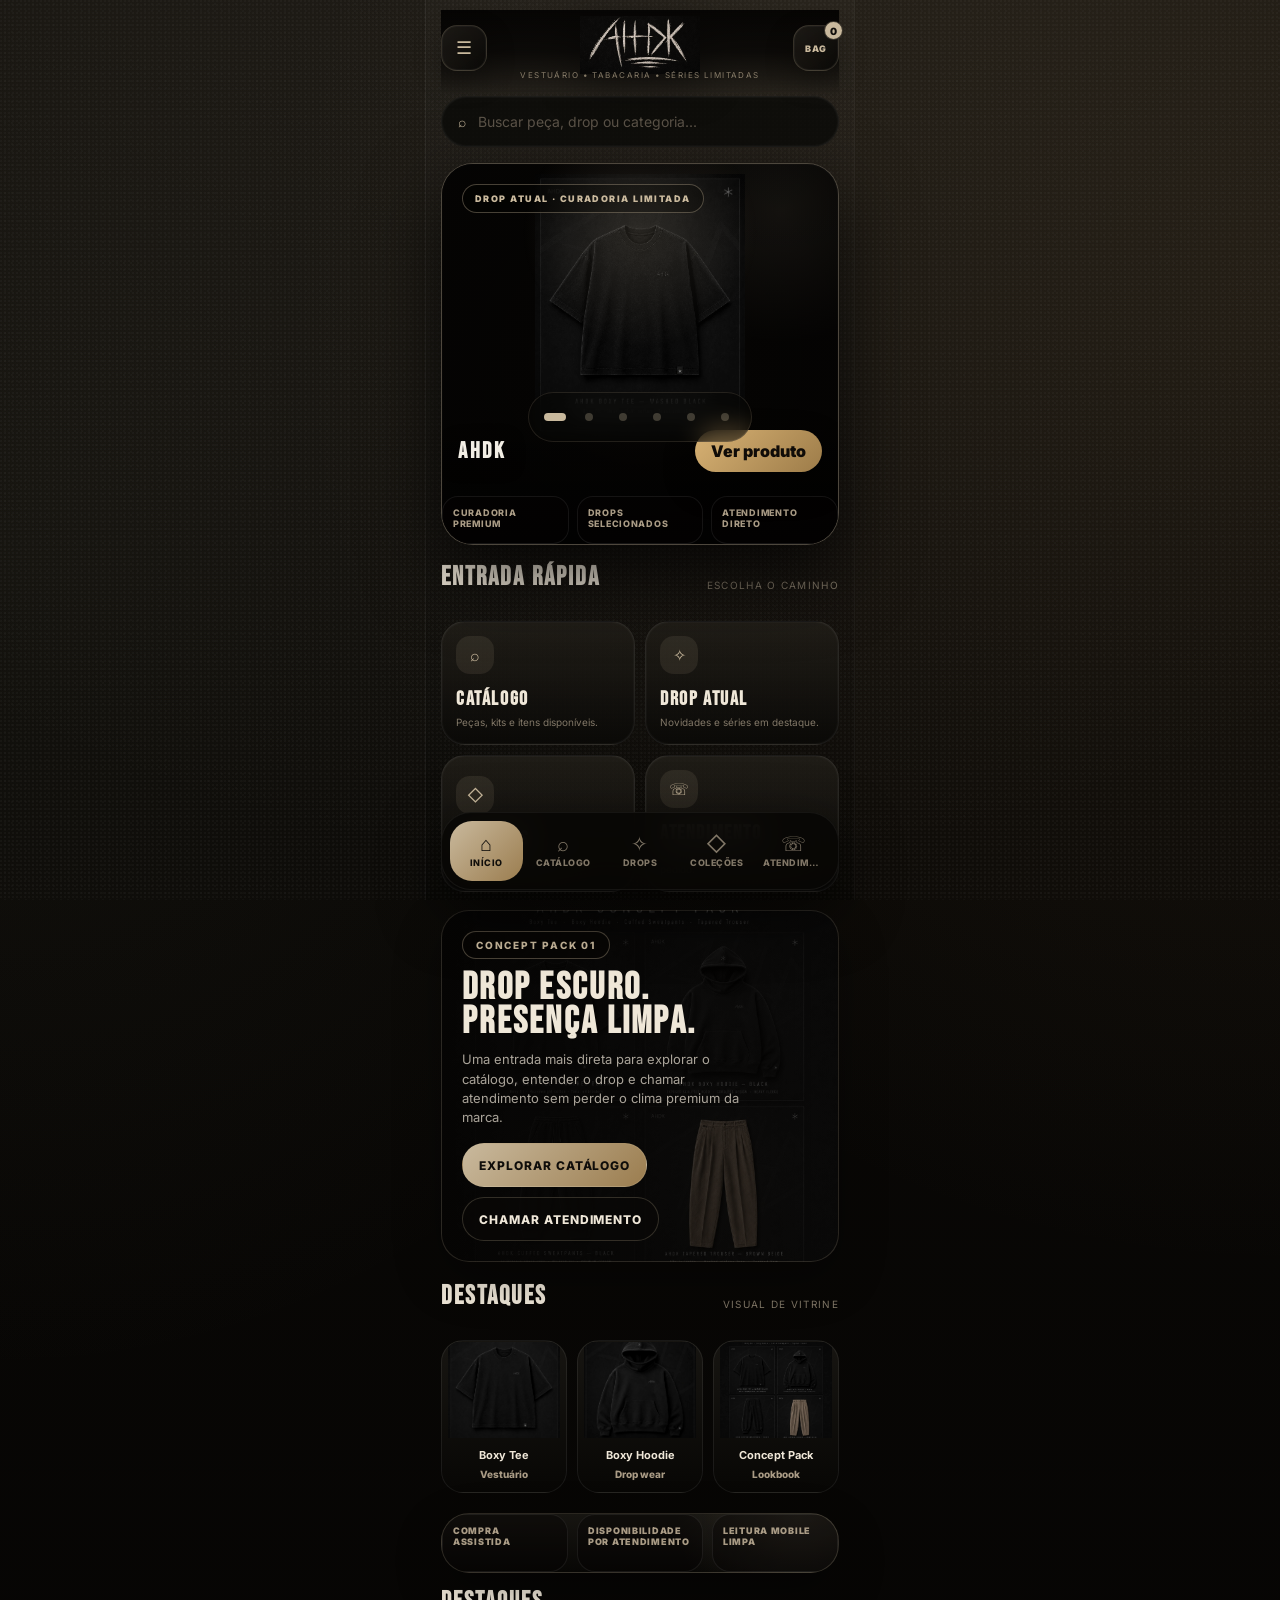
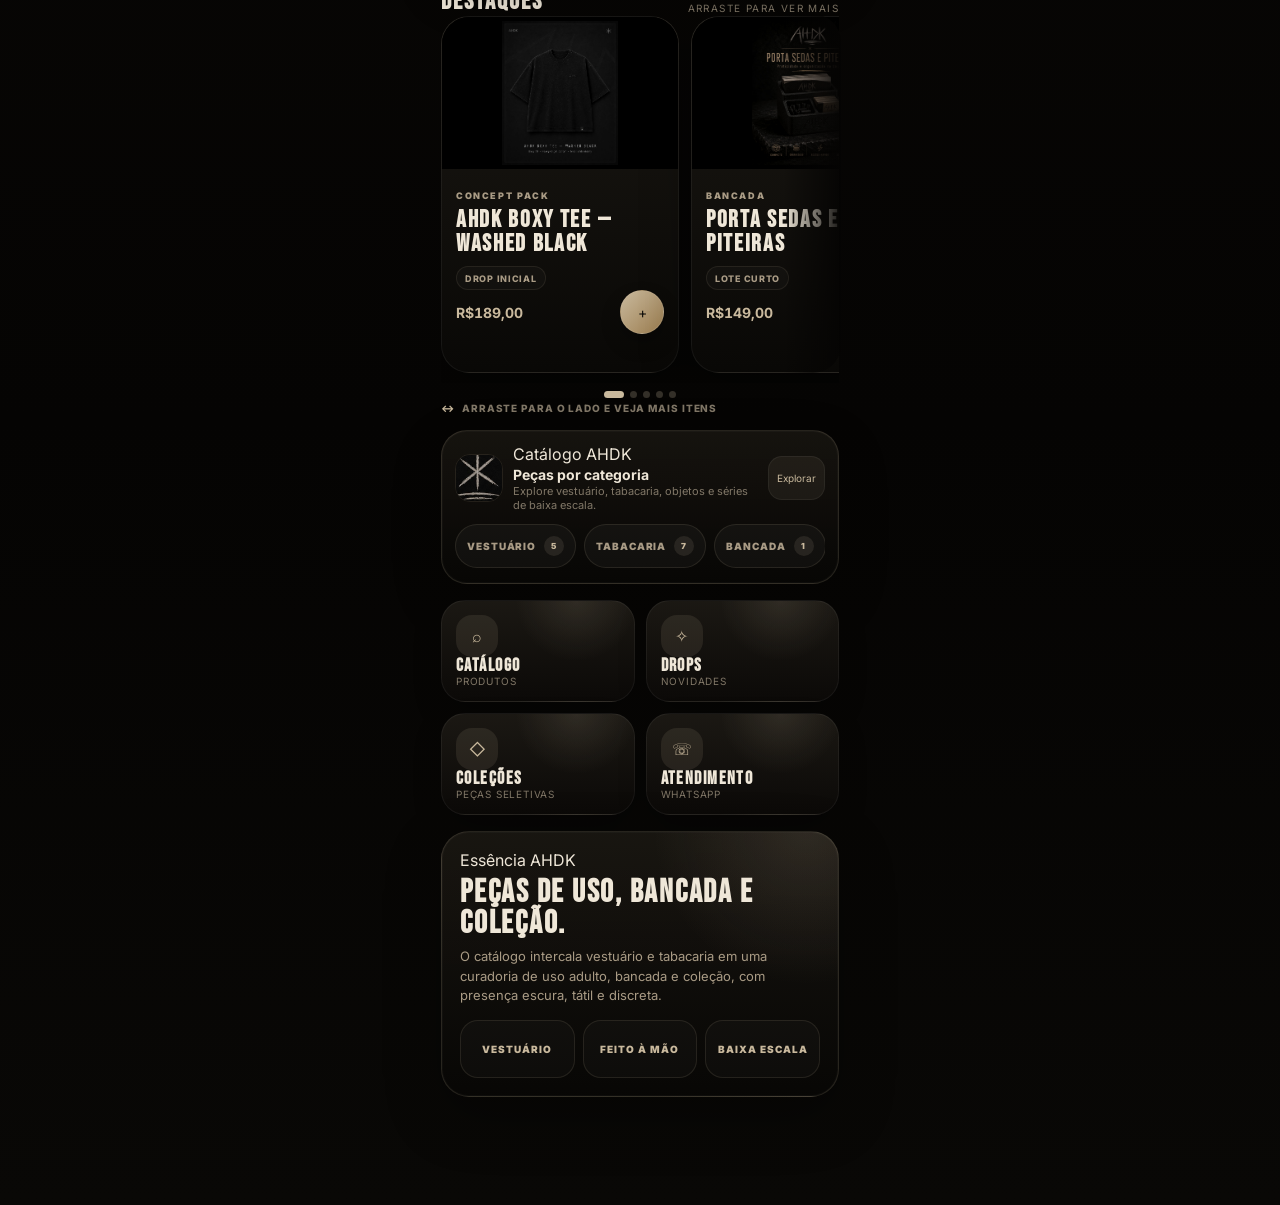
==== commit 1abaa911: "feat: connect sprint 01 enhancement files" ====
--- a/AHDK_v10_pack_curadoria/index.html
+++ b/AHDK_v10_pack_curadoria/index.html
@@ -11,6 +11,7 @@
   <link href="https://fonts.googleapis.com/css2?family=Bebas+Neue&family=Cormorant+Garamond:wght@400;600;700&family=Inter:wght@300;400;600;700;800&display=swap" rel="stylesheet">
 
   <link rel="stylesheet" href="style.css" />
+  <link rel="stylesheet" href="sprint01.css" />
   <script src="https://telegram.org/js/telegram-web-app.js"></script>
 </head>
 <body>
@@ -45,5 +46,6 @@
 
   <div class="toast" id="toast"></div>
   <script src="app.js"></script>
+  <script src="sprint01.js"></script>
 </body>
-</html>
+</html>
--- a/AHDK_v10_pack_curadoria/style.css
+++ b/AHDK_v10_pack_curadoria/style.css
@@ -3612,3 +3612,40 @@
     grid-template-columns: repeat(2, minmax(0, 1fr));
   }
 }
+
+/* V10.2 — padrão de espaçamento para evitar sobreposição visual */
+.page {
+  display: flex;
+  flex-direction: column;
+  gap: 16px;
+}
+
+.page > * {
+  margin-top: 0 !important;
+  margin-bottom: 0 !important;
+}
+
+.search,
+.featured-block,
+.catalog-overview,
+.quick-grid,
+.section,
+.stack,
+.kpis,
+.brand-ritual-card,
+.session-strip,
+.session-panel {
+  margin: 0 !important;
+}
+
+.hero-product-first .hero-media-clean img {
+  padding: 10px 8px 108px !important;
+}
+
+.hero-minimal-ui {
+  bottom: 72px;
+}
+
+.hero-product-first .hero-carousel-ui {
+  bottom: 24px;
+}
--- a/AHDK_v10_pack_curadoria/sprint01.css
+++ b/AHDK_v10_pack_curadoria/sprint01.css
@@ -0,0 +1,307 @@
+/* =========================================================
+   AHDK — Sprint 01 incremental layer
+   Objetivo: home mais premium, CTA claro e navegação pública.
+   ========================================================= */
+
+body.sprint01-active .brand-header {
+  padding-bottom: 14px;
+}
+
+.sprint01-hero {
+  min-height: 348px;
+  isolation: isolate;
+  border-color: rgba(201, 185, 157, .38);
+  box-shadow: 0 28px 76px rgba(0, 0, 0, .72), inset 0 0 0 1px rgba(255,255,255,.045);
+}
+
+.sprint01-hero::before {
+  content: "";
+  position: absolute;
+  inset: 0;
+  z-index: 0;
+  background:
+    linear-gradient(115deg, rgba(5,4,3,.92) 0%, rgba(5,4,3,.54) 46%, rgba(5,4,3,.78) 100%),
+    radial-gradient(circle at 86% 12%, rgba(201,185,157,.22), transparent 28%);
+  pointer-events: none;
+}
+
+.sprint01-hero .badge,
+.sprint01-hero h2,
+.sprint01-hero p,
+.sprint01-hero .hero-actions,
+.sprint01-hero .sprint01-hero-kicker,
+.sprint01-hero .sprint01-hero-proof {
+  position: relative;
+  z-index: 2;
+}
+
+.sprint01-hero-kicker {
+  position: absolute !important;
+  top: 20px;
+  left: 20px;
+  display: inline-flex;
+  align-items: center;
+  gap: 8px;
+  padding: 8px 12px;
+  border: 1px solid rgba(201,185,157,.34);
+  border-radius: 999px;
+  background: rgba(5,4,3,.52);
+  color: var(--sand);
+  font-size: 9px;
+  font-weight: 900;
+  letter-spacing: .16em;
+  text-transform: uppercase;
+  backdrop-filter: blur(14px);
+}
+
+.sprint01-hero h2 {
+  max-width: 360px;
+  font-size: clamp(46px, 13.2vw, 62px);
+  letter-spacing: .05em;
+  text-shadow: 0 18px 34px rgba(0,0,0,.58);
+}
+
+.sprint01-hero p {
+  max-width: 320px;
+  color: rgba(239,231,216,.72);
+}
+
+.sprint01-hero-proof {
+  display: grid;
+  grid-template-columns: repeat(3, 1fr);
+  gap: 8px;
+  margin-top: 18px;
+}
+
+.sprint01-proof-chip {
+  min-height: 48px;
+  padding: 10px;
+  border: 1px solid rgba(255,255,255,.07);
+  border-radius: 16px;
+  background: rgba(5,4,3,.46);
+  color: var(--sand-soft);
+  font-size: 9px;
+  font-weight: 800;
+  line-height: 1.25;
+  letter-spacing: .08em;
+  text-transform: uppercase;
+}
+
+.sprint01-main-cta {
+  box-shadow: 0 0 0 1px rgba(255,255,255,.10), 0 16px 34px rgba(155,125,79,.24);
+}
+
+.sprint01-home {
+  display: grid;
+  gap: 18px;
+  margin: 20px 0 6px;
+}
+
+.sprint01-panel {
+  position: relative;
+  overflow: hidden;
+  border: 1px solid rgba(201,185,157,.18);
+  border-radius: 28px;
+  background:
+    radial-gradient(circle at 90% 0%, rgba(201,185,157,.12), transparent 34%),
+    linear-gradient(180deg, rgba(24,22,18,.96), rgba(8,7,5,.97));
+  box-shadow: 0 18px 48px rgba(0,0,0,.32);
+}
+
+.sprint01-section-head {
+  display: flex;
+  align-items: end;
+  justify-content: space-between;
+  gap: 12px;
+  margin: 4px 0 12px;
+}
+
+.sprint01-section-head h3 {
+  margin: 0;
+  font-family: "Bebas Neue", "Arial Narrow", sans-serif;
+  font-size: 26px;
+  line-height: 1;
+  letter-spacing: .08em;
+  text-transform: uppercase;
+}
+
+.sprint01-section-head span {
+  color: var(--smoke);
+  font-size: 10px;
+  letter-spacing: .13em;
+  text-transform: uppercase;
+}
+
+.sprint01-category-grid {
+  display: grid;
+  grid-template-columns: repeat(2, minmax(0, 1fr));
+  gap: 10px;
+}
+
+.sprint01-category {
+  min-height: 112px;
+  padding: 14px;
+  border: 1px solid rgba(255,255,255,.07);
+  border-radius: 24px;
+  background:
+    linear-gradient(180deg, rgba(35,32,26,.82), rgba(10,9,7,.92));
+  color: var(--bone);
+  text-align: left;
+  box-shadow: inset 0 0 0 1px rgba(255,255,255,.025);
+}
+
+.sprint01-category i {
+  display: grid;
+  place-items: center;
+  width: 38px;
+  height: 38px;
+  margin-bottom: 13px;
+  border-radius: 14px;
+  background: rgba(201,185,157,.10);
+  color: var(--sand);
+  font-style: normal;
+}
+
+.sprint01-category b {
+  display: block;
+  font-family: "Bebas Neue", "Arial Narrow", sans-serif;
+  font-size: 20px;
+  letter-spacing: .08em;
+  text-transform: uppercase;
+}
+
+.sprint01-category small {
+  display: block;
+  margin-top: 5px;
+  color: var(--smoke);
+  font-size: 10px;
+  line-height: 1.35;
+}
+
+.sprint01-drop {
+  min-height: 198px;
+  padding: 20px;
+  background:
+    linear-gradient(90deg, rgba(5,4,3,.92), rgba(5,4,3,.54)),
+    url("assets/48_concept_pack_AHDK.jpg") center/cover;
+}
+
+.sprint01-drop .badge {
+  margin-bottom: 12px;
+}
+
+.sprint01-drop h3 {
+  margin: 0;
+  max-width: 280px;
+  font-family: "Bebas Neue", "Arial Narrow", sans-serif;
+  font-size: 38px;
+  line-height: .92;
+  letter-spacing: .06em;
+  text-transform: uppercase;
+}
+
+.sprint01-drop p {
+  margin: 10px 0 16px;
+  max-width: 300px;
+  color: rgba(239,231,216,.70);
+  font-size: 13px;
+  line-height: 1.48;
+}
+
+.sprint01-drop-actions {
+  display: flex;
+  gap: 10px;
+  flex-wrap: wrap;
+}
+
+.sprint01-highlight-row {
+  display: grid;
+  grid-template-columns: repeat(3, minmax(116px, 1fr));
+  gap: 10px;
+  overflow-x: auto;
+  padding-bottom: 2px;
+  scrollbar-width: none;
+}
+
+.sprint01-highlight-row::-webkit-scrollbar {
+  display: none;
+}
+
+.sprint01-highlight {
+  min-width: 116px;
+  border: 1px solid rgba(255,255,255,.07);
+  border-radius: 22px;
+  overflow: hidden;
+  background: linear-gradient(180deg, rgba(24,22,18,.96), rgba(8,7,5,.97));
+}
+
+.sprint01-highlight img {
+  width: 100%;
+  height: 96px;
+  display: block;
+  object-fit: cover;
+  filter: saturate(.86) contrast(1.04);
+}
+
+.sprint01-highlight div {
+  padding: 11px;
+}
+
+.sprint01-highlight b {
+  display: block;
+  color: var(--bone);
+  font-size: 11px;
+  line-height: 1.25;
+}
+
+.sprint01-highlight small {
+  display: block;
+  margin-top: 5px;
+  color: var(--sand-soft);
+  font-size: 10px;
+  font-weight: 800;
+}
+
+.sprint01-service-strip {
+  display: grid;
+  grid-template-columns: repeat(3, 1fr);
+  gap: 9px;
+}
+
+.sprint01-service-strip span {
+  min-height: 58px;
+  padding: 10px;
+  border: 1px solid rgba(255,255,255,.07);
+  border-radius: 18px;
+  background: rgba(5,4,3,.42);
+  color: var(--sand-soft);
+  font-size: 9px;
+  font-weight: 900;
+  letter-spacing: .08em;
+  line-height: 1.25;
+  text-transform: uppercase;
+}
+
+@media (max-width: 380px) {
+  .sprint01-category-grid,
+  .sprint01-hero-proof,
+  .sprint01-service-strip {
+    grid-template-columns: 1fr;
+  }
+
+  .sprint01-hero {
+    min-height: 320px;
+  }
+
+  .hero-actions,
+  .sprint01-drop-actions {
+    flex-direction: column;
+  }
+
+  .hero-actions .cta,
+  .hero-actions .ghost,
+  .sprint01-drop-actions .cta,
+  .sprint01-drop-actions .ghost {
+    width: 100%;
+  }
+}
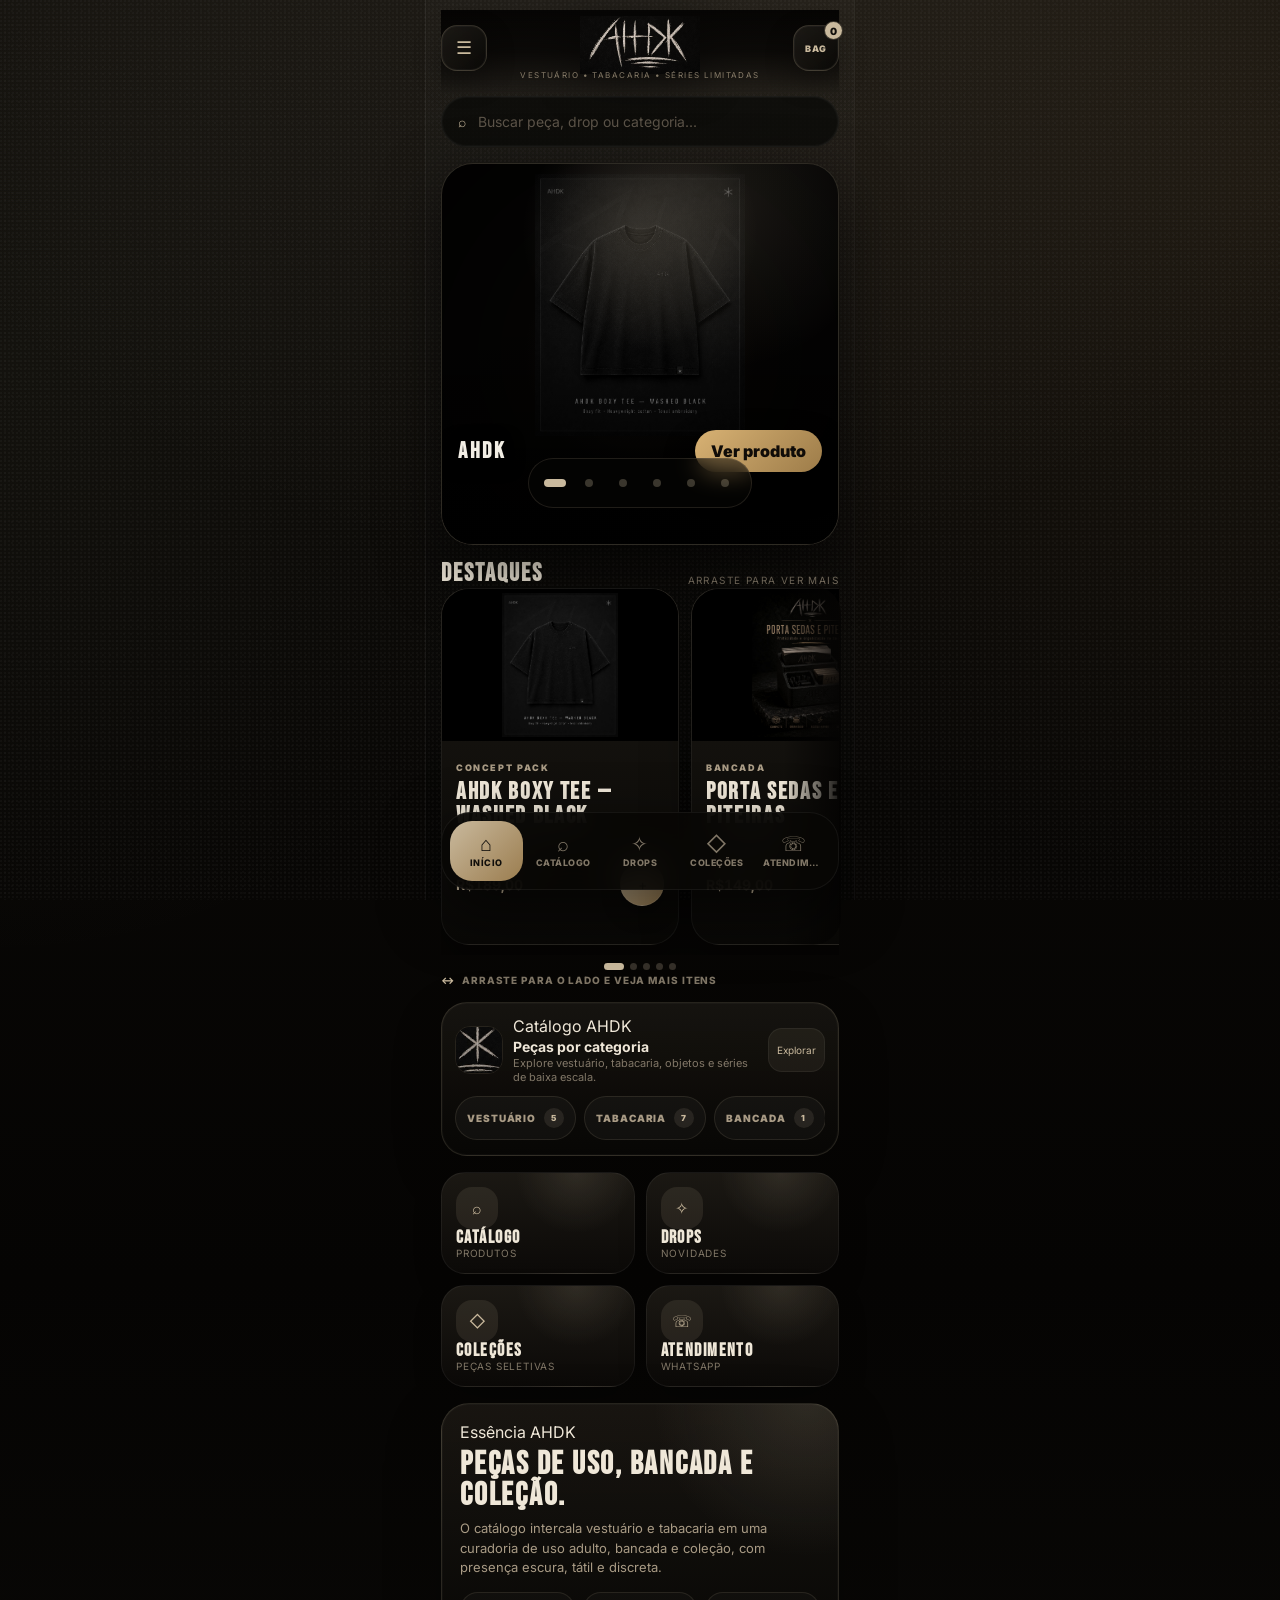
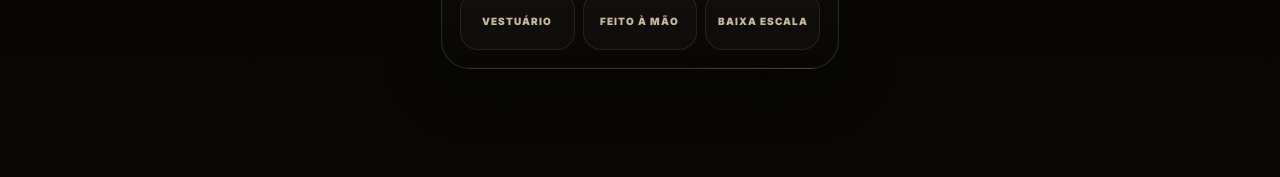
==== commit 841bf40b: "Load UI hardening assets" ====
--- a/AHDK_v10_pack_curadoria/index.html
+++ b/AHDK_v10_pack_curadoria/index.html
@@ -11,7 +11,7 @@
   <link href="https://fonts.googleapis.com/css2?family=Bebas+Neue&family=Cormorant+Garamond:wght@400;600;700&family=Inter:wght@300;400;600;700;800&display=swap" rel="stylesheet">
 
   <link rel="stylesheet" href="style.css" />
-  <link rel="stylesheet" href="sprint01.css" />
+  <link rel="stylesheet" href="hardening.css" />
   <script src="https://telegram.org/js/telegram-web-app.js"></script>
 </head>
 <body>
@@ -46,6 +46,6 @@
 
   <div class="toast" id="toast"></div>
   <script src="app.js"></script>
-  <script src="sprint01.js"></script>
+  <script src="hardening.js"></script>
 </body>
-</html>+</html>
--- a/AHDK_v10_pack_curadoria/hardening.css
+++ b/AHDK_v10_pack_curadoria/hardening.css
@@ -0,0 +1,103 @@
+/* AHDK UI HARDENING
+   Neutraliza botões ghost, overlays decorativos e hitboxes invisíveis
+   sem alterar a identidade visual principal do app. */
+
+body.ahdk-modal-open {
+  overflow: hidden;
+  overscroll-behavior: contain;
+}
+
+.brand-logo-top,
+.catalog-overview-head img,
+.catalog-hub-head img,
+.hero-media img,
+.tap-hint,
+.zoom-hint,
+.explorer-orbit,
+.explorer-particle {
+  user-select: none;
+  -webkit-user-drag: none;
+}
+
+.hero-media img,
+.product-card::after,
+.product-card.in-cart::after,
+.interactive-card::after,
+.interactive-item::after,
+.interactive-report::after,
+.low-stock-card::before,
+.low-stock-item::before,
+.explorer-stage::before,
+.explorer-stage::after,
+.explorer-orbit,
+.explorer-particle,
+.tap-hint,
+.zoom-hint {
+  pointer-events: none !important;
+}
+
+.hero-media img:not(.active) {
+  visibility: hidden;
+}
+
+.product-modal-backdrop,
+.detail-backdrop,
+.cart-backdrop,
+.image-zoom-backdrop,
+.catalog-hub-backdrop {
+  pointer-events: auto;
+  touch-action: none;
+}
+
+.product-modal,
+.detail-modal,
+.cart-drawer,
+.image-zoom,
+.catalog-hub {
+  pointer-events: auto;
+  touch-action: auto;
+}
+
+button:disabled,
+[aria-disabled="true"] {
+  pointer-events: none !important;
+  cursor: not-allowed;
+  opacity: .52;
+}
+
+button[data-ahdk-ghost-suppressed="1"],
+a[data-ahdk-ghost-suppressed="1"],
+[role="button"][data-ahdk-ghost-suppressed="1"],
+[onclick][data-ahdk-ghost-suppressed="1"] {
+  pointer-events: none !important;
+  visibility: hidden !important;
+}
+
+button,
+[role="button"],
+a,
+.header-menu,
+.header-cart,
+.nav,
+.cart-btn,
+.mini-cart,
+.modal-cart,
+.modal-ghost,
+.modal-close,
+.carousel-arrow,
+.check-action,
+.action-btn,
+.delete-btn {
+  touch-action: manipulation;
+}
+
+@media (prefers-reduced-motion: reduce) {
+  *,
+  *::before,
+  *::after {
+    animation-duration: .01ms !important;
+    animation-iteration-count: 1 !important;
+    scroll-behavior: auto !important;
+    transition-duration: .01ms !important;
+  }
+}
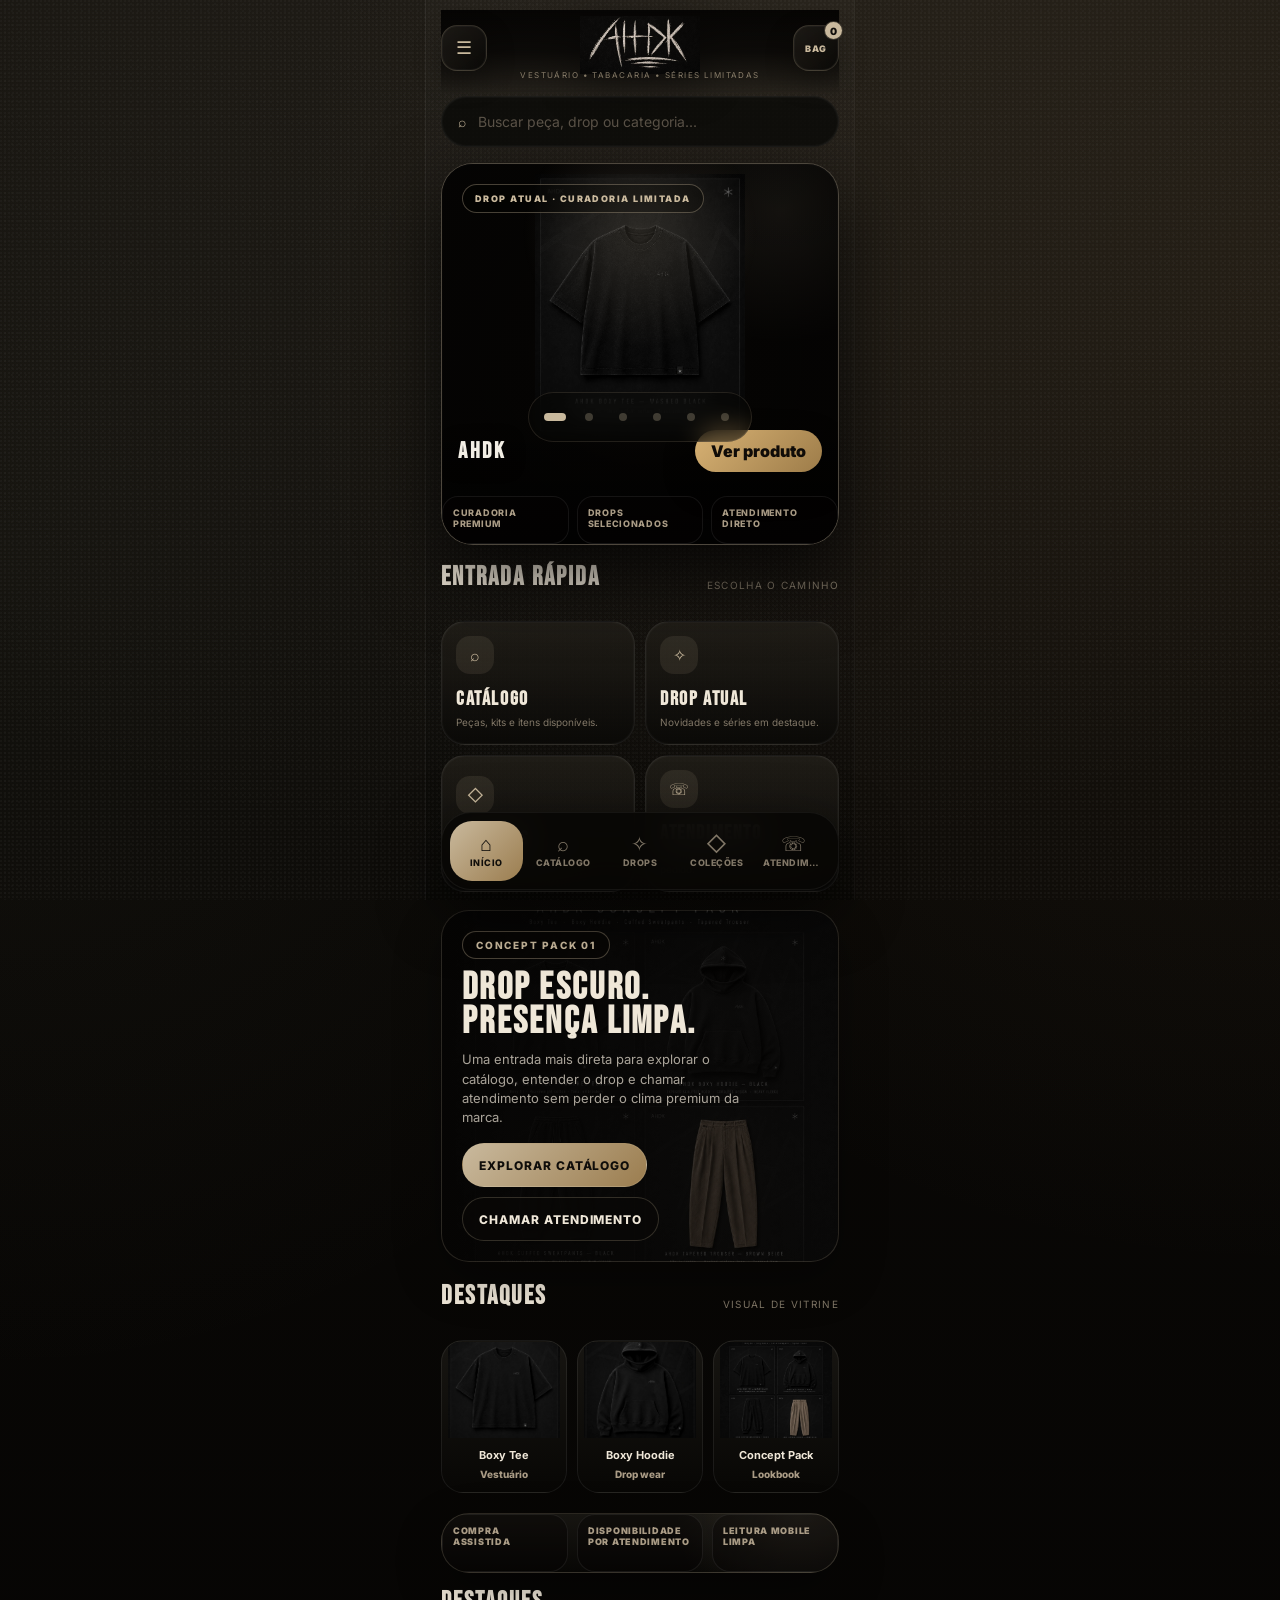
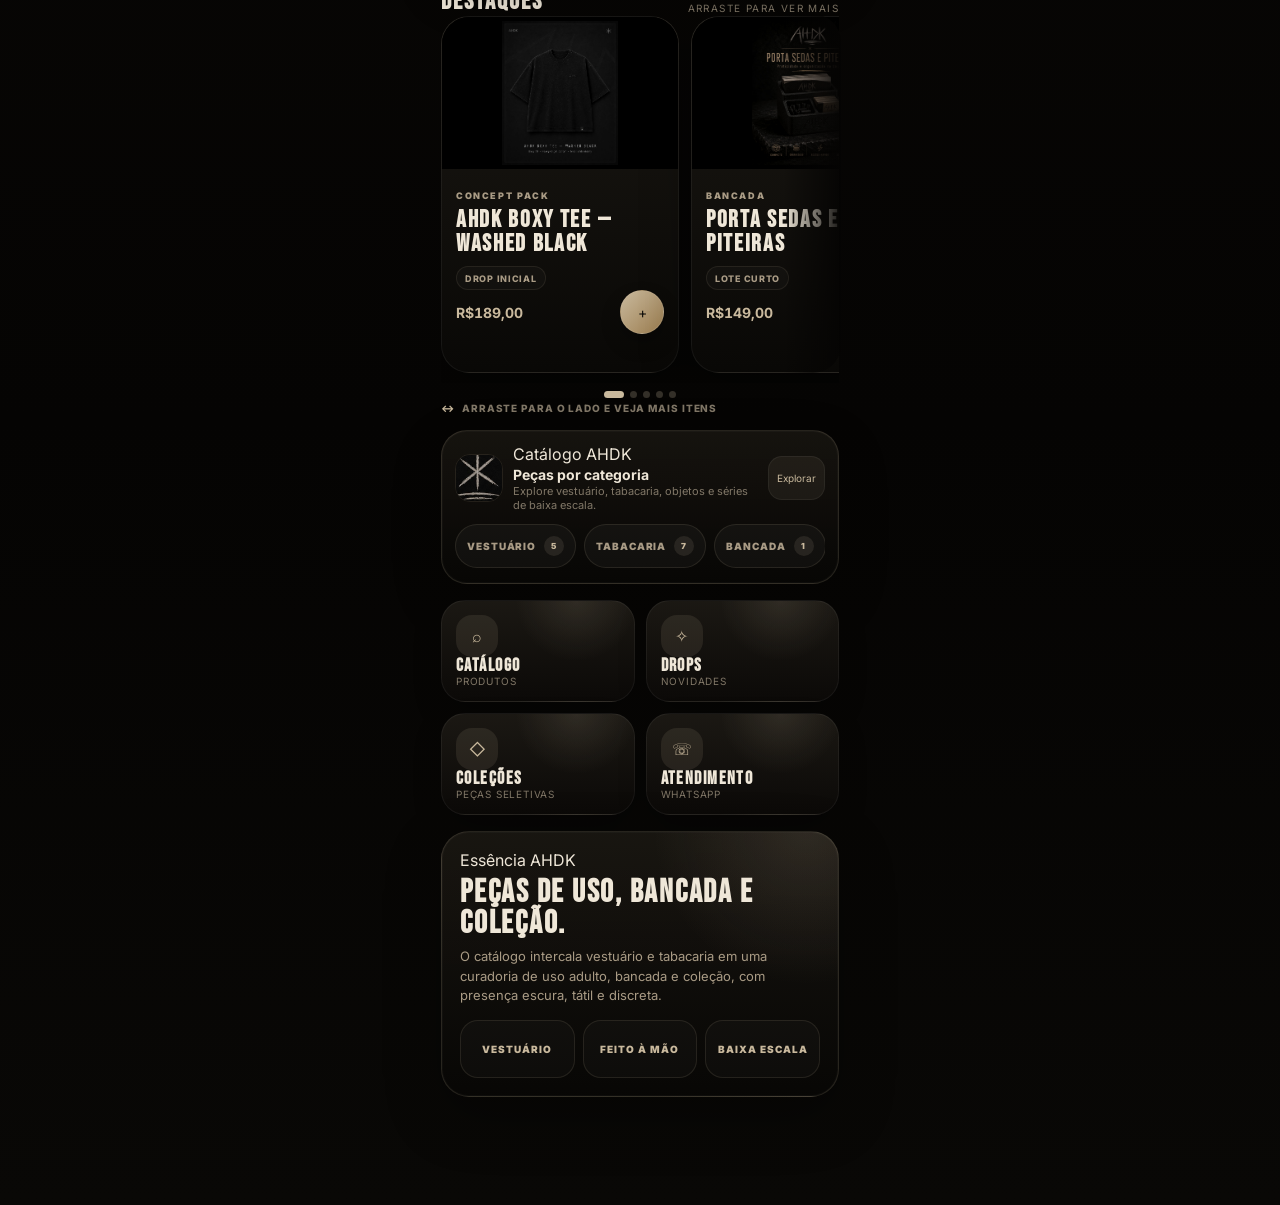
==== commit 5785ec88: "Merge remote-tracking branch 'origin/main' into ai-studio-init-2026-06-21 # Conflicts: #	AGENTS.md #" ====
--- a/AHDK_v10_pack_curadoria/index.html
+++ b/AHDK_v10_pack_curadoria/index.html
@@ -12,6 +12,7 @@
 
   <link rel="stylesheet" href="style.css" />
   <link rel="stylesheet" href="hardening.css" />
+  <link rel="stylesheet" href="sprint01.css" />
   <script src="https://telegram.org/js/telegram-web-app.js"></script>
 </head>
 <body>
@@ -47,5 +48,6 @@
   <div class="toast" id="toast"></div>
   <script src="app.js"></script>
   <script src="hardening.js"></script>
+  <script src="sprint01.js"></script>
 </body>
-</html>
+</html>
--- a/AHDK_v10_pack_curadoria/sprint01.css
+++ b/AHDK_v10_pack_curadoria/sprint01.css
@@ -0,0 +1,307 @@
+/* =========================================================
+   AHDK — Sprint 01 incremental layer
+   Objetivo: home mais premium, CTA claro e navegação pública.
+   ========================================================= */
+
+body.sprint01-active .brand-header {
+  padding-bottom: 14px;
+}
+
+.sprint01-hero {
+  min-height: 348px;
+  isolation: isolate;
+  border-color: rgba(201, 185, 157, .38);
+  box-shadow: 0 28px 76px rgba(0, 0, 0, .72), inset 0 0 0 1px rgba(255,255,255,.045);
+}
+
+.sprint01-hero::before {
+  content: "";
+  position: absolute;
+  inset: 0;
+  z-index: 0;
+  background:
+    linear-gradient(115deg, rgba(5,4,3,.92) 0%, rgba(5,4,3,.54) 46%, rgba(5,4,3,.78) 100%),
+    radial-gradient(circle at 86% 12%, rgba(201,185,157,.22), transparent 28%);
+  pointer-events: none;
+}
+
+.sprint01-hero .badge,
+.sprint01-hero h2,
+.sprint01-hero p,
+.sprint01-hero .hero-actions,
+.sprint01-hero .sprint01-hero-kicker,
+.sprint01-hero .sprint01-hero-proof {
+  position: relative;
+  z-index: 2;
+}
+
+.sprint01-hero-kicker {
+  position: absolute !important;
+  top: 20px;
+  left: 20px;
+  display: inline-flex;
+  align-items: center;
+  gap: 8px;
+  padding: 8px 12px;
+  border: 1px solid rgba(201,185,157,.34);
+  border-radius: 999px;
+  background: rgba(5,4,3,.52);
+  color: var(--sand);
+  font-size: 9px;
+  font-weight: 900;
+  letter-spacing: .16em;
+  text-transform: uppercase;
+  backdrop-filter: blur(14px);
+}
+
+.sprint01-hero h2 {
+  max-width: 360px;
+  font-size: clamp(46px, 13.2vw, 62px);
+  letter-spacing: .05em;
+  text-shadow: 0 18px 34px rgba(0,0,0,.58);
+}
+
+.sprint01-hero p {
+  max-width: 320px;
+  color: rgba(239,231,216,.72);
+}
+
+.sprint01-hero-proof {
+  display: grid;
+  grid-template-columns: repeat(3, 1fr);
+  gap: 8px;
+  margin-top: 18px;
+}
+
+.sprint01-proof-chip {
+  min-height: 48px;
+  padding: 10px;
+  border: 1px solid rgba(255,255,255,.07);
+  border-radius: 16px;
+  background: rgba(5,4,3,.46);
+  color: var(--sand-soft);
+  font-size: 9px;
+  font-weight: 800;
+  line-height: 1.25;
+  letter-spacing: .08em;
+  text-transform: uppercase;
+}
+
+.sprint01-main-cta {
+  box-shadow: 0 0 0 1px rgba(255,255,255,.10), 0 16px 34px rgba(155,125,79,.24);
+}
+
+.sprint01-home {
+  display: grid;
+  gap: 18px;
+  margin: 20px 0 6px;
+}
+
+.sprint01-panel {
+  position: relative;
+  overflow: hidden;
+  border: 1px solid rgba(201,185,157,.18);
+  border-radius: 28px;
+  background:
+    radial-gradient(circle at 90% 0%, rgba(201,185,157,.12), transparent 34%),
+    linear-gradient(180deg, rgba(24,22,18,.96), rgba(8,7,5,.97));
+  box-shadow: 0 18px 48px rgba(0,0,0,.32);
+}
+
+.sprint01-section-head {
+  display: flex;
+  align-items: end;
+  justify-content: space-between;
+  gap: 12px;
+  margin: 4px 0 12px;
+}
+
+.sprint01-section-head h3 {
+  margin: 0;
+  font-family: "Bebas Neue", "Arial Narrow", sans-serif;
+  font-size: 26px;
+  line-height: 1;
+  letter-spacing: .08em;
+  text-transform: uppercase;
+}
+
+.sprint01-section-head span {
+  color: var(--smoke);
+  font-size: 10px;
+  letter-spacing: .13em;
+  text-transform: uppercase;
+}
+
+.sprint01-category-grid {
+  display: grid;
+  grid-template-columns: repeat(2, minmax(0, 1fr));
+  gap: 10px;
+}
+
+.sprint01-category {
+  min-height: 112px;
+  padding: 14px;
+  border: 1px solid rgba(255,255,255,.07);
+  border-radius: 24px;
+  background:
+    linear-gradient(180deg, rgba(35,32,26,.82), rgba(10,9,7,.92));
+  color: var(--bone);
+  text-align: left;
+  box-shadow: inset 0 0 0 1px rgba(255,255,255,.025);
+}
+
+.sprint01-category i {
+  display: grid;
+  place-items: center;
+  width: 38px;
+  height: 38px;
+  margin-bottom: 13px;
+  border-radius: 14px;
+  background: rgba(201,185,157,.10);
+  color: var(--sand);
+  font-style: normal;
+}
+
+.sprint01-category b {
+  display: block;
+  font-family: "Bebas Neue", "Arial Narrow", sans-serif;
+  font-size: 20px;
+  letter-spacing: .08em;
+  text-transform: uppercase;
+}
+
+.sprint01-category small {
+  display: block;
+  margin-top: 5px;
+  color: var(--smoke);
+  font-size: 10px;
+  line-height: 1.35;
+}
+
+.sprint01-drop {
+  min-height: 198px;
+  padding: 20px;
+  background:
+    linear-gradient(90deg, rgba(5,4,3,.92), rgba(5,4,3,.54)),
+    url("assets/48_concept_pack_AHDK.jpg") center/cover;
+}
+
+.sprint01-drop .badge {
+  margin-bottom: 12px;
+}
+
+.sprint01-drop h3 {
+  margin: 0;
+  max-width: 280px;
+  font-family: "Bebas Neue", "Arial Narrow", sans-serif;
+  font-size: 38px;
+  line-height: .92;
+  letter-spacing: .06em;
+  text-transform: uppercase;
+}
+
+.sprint01-drop p {
+  margin: 10px 0 16px;
+  max-width: 300px;
+  color: rgba(239,231,216,.70);
+  font-size: 13px;
+  line-height: 1.48;
+}
+
+.sprint01-drop-actions {
+  display: flex;
+  gap: 10px;
+  flex-wrap: wrap;
+}
+
+.sprint01-highlight-row {
+  display: grid;
+  grid-template-columns: repeat(3, minmax(116px, 1fr));
+  gap: 10px;
+  overflow-x: auto;
+  padding-bottom: 2px;
+  scrollbar-width: none;
+}
+
+.sprint01-highlight-row::-webkit-scrollbar {
+  display: none;
+}
+
+.sprint01-highlight {
+  min-width: 116px;
+  border: 1px solid rgba(255,255,255,.07);
+  border-radius: 22px;
+  overflow: hidden;
+  background: linear-gradient(180deg, rgba(24,22,18,.96), rgba(8,7,5,.97));
+}
+
+.sprint01-highlight img {
+  width: 100%;
+  height: 96px;
+  display: block;
+  object-fit: cover;
+  filter: saturate(.86) contrast(1.04);
+}
+
+.sprint01-highlight div {
+  padding: 11px;
+}
+
+.sprint01-highlight b {
+  display: block;
+  color: var(--bone);
+  font-size: 11px;
+  line-height: 1.25;
+}
+
+.sprint01-highlight small {
+  display: block;
+  margin-top: 5px;
+  color: var(--sand-soft);
+  font-size: 10px;
+  font-weight: 800;
+}
+
+.sprint01-service-strip {
+  display: grid;
+  grid-template-columns: repeat(3, 1fr);
+  gap: 9px;
+}
+
+.sprint01-service-strip span {
+  min-height: 58px;
+  padding: 10px;
+  border: 1px solid rgba(255,255,255,.07);
+  border-radius: 18px;
+  background: rgba(5,4,3,.42);
+  color: var(--sand-soft);
+  font-size: 9px;
+  font-weight: 900;
+  letter-spacing: .08em;
+  line-height: 1.25;
+  text-transform: uppercase;
+}
+
+@media (max-width: 380px) {
+  .sprint01-category-grid,
+  .sprint01-hero-proof,
+  .sprint01-service-strip {
+    grid-template-columns: 1fr;
+  }
+
+  .sprint01-hero {
+    min-height: 320px;
+  }
+
+  .hero-actions,
+  .sprint01-drop-actions {
+    flex-direction: column;
+  }
+
+  .hero-actions .cta,
+  .hero-actions .ghost,
+  .sprint01-drop-actions .cta,
+  .sprint01-drop-actions .ghost {
+    width: 100%;
+  }
+}
